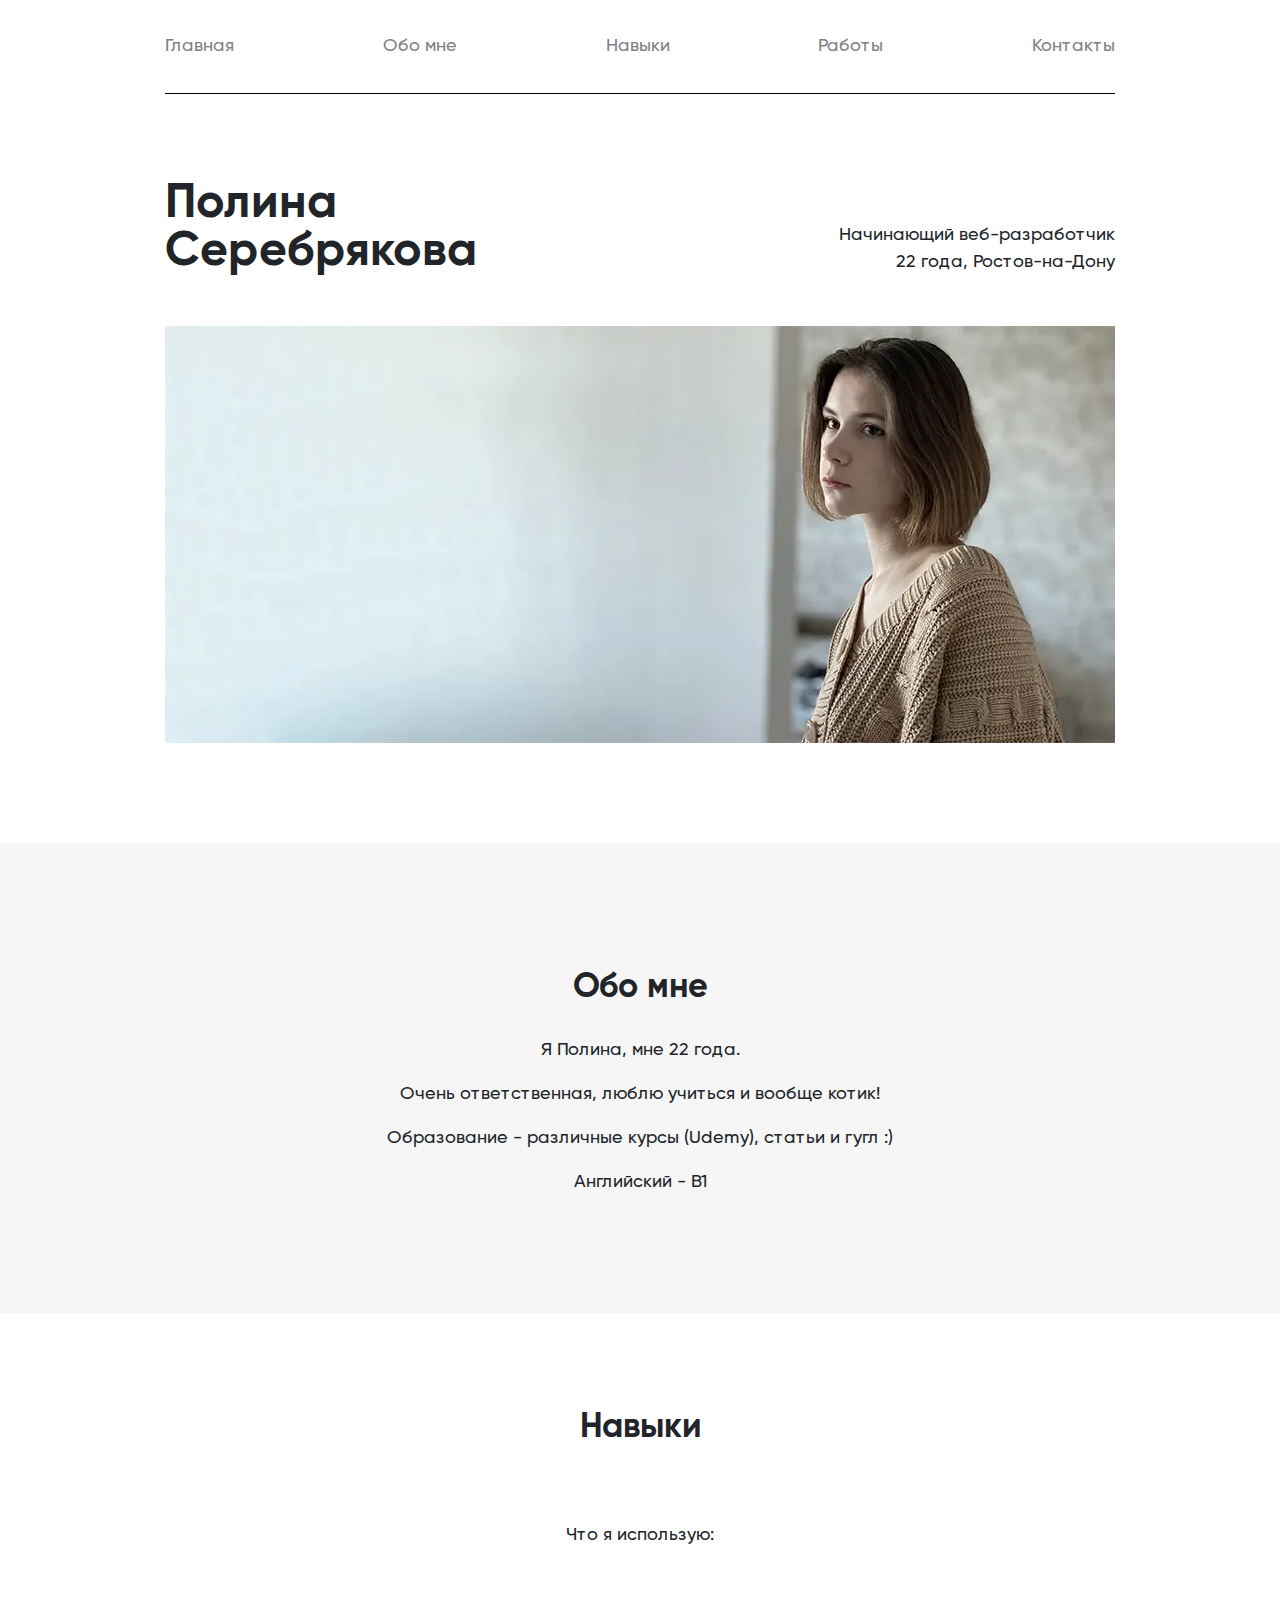
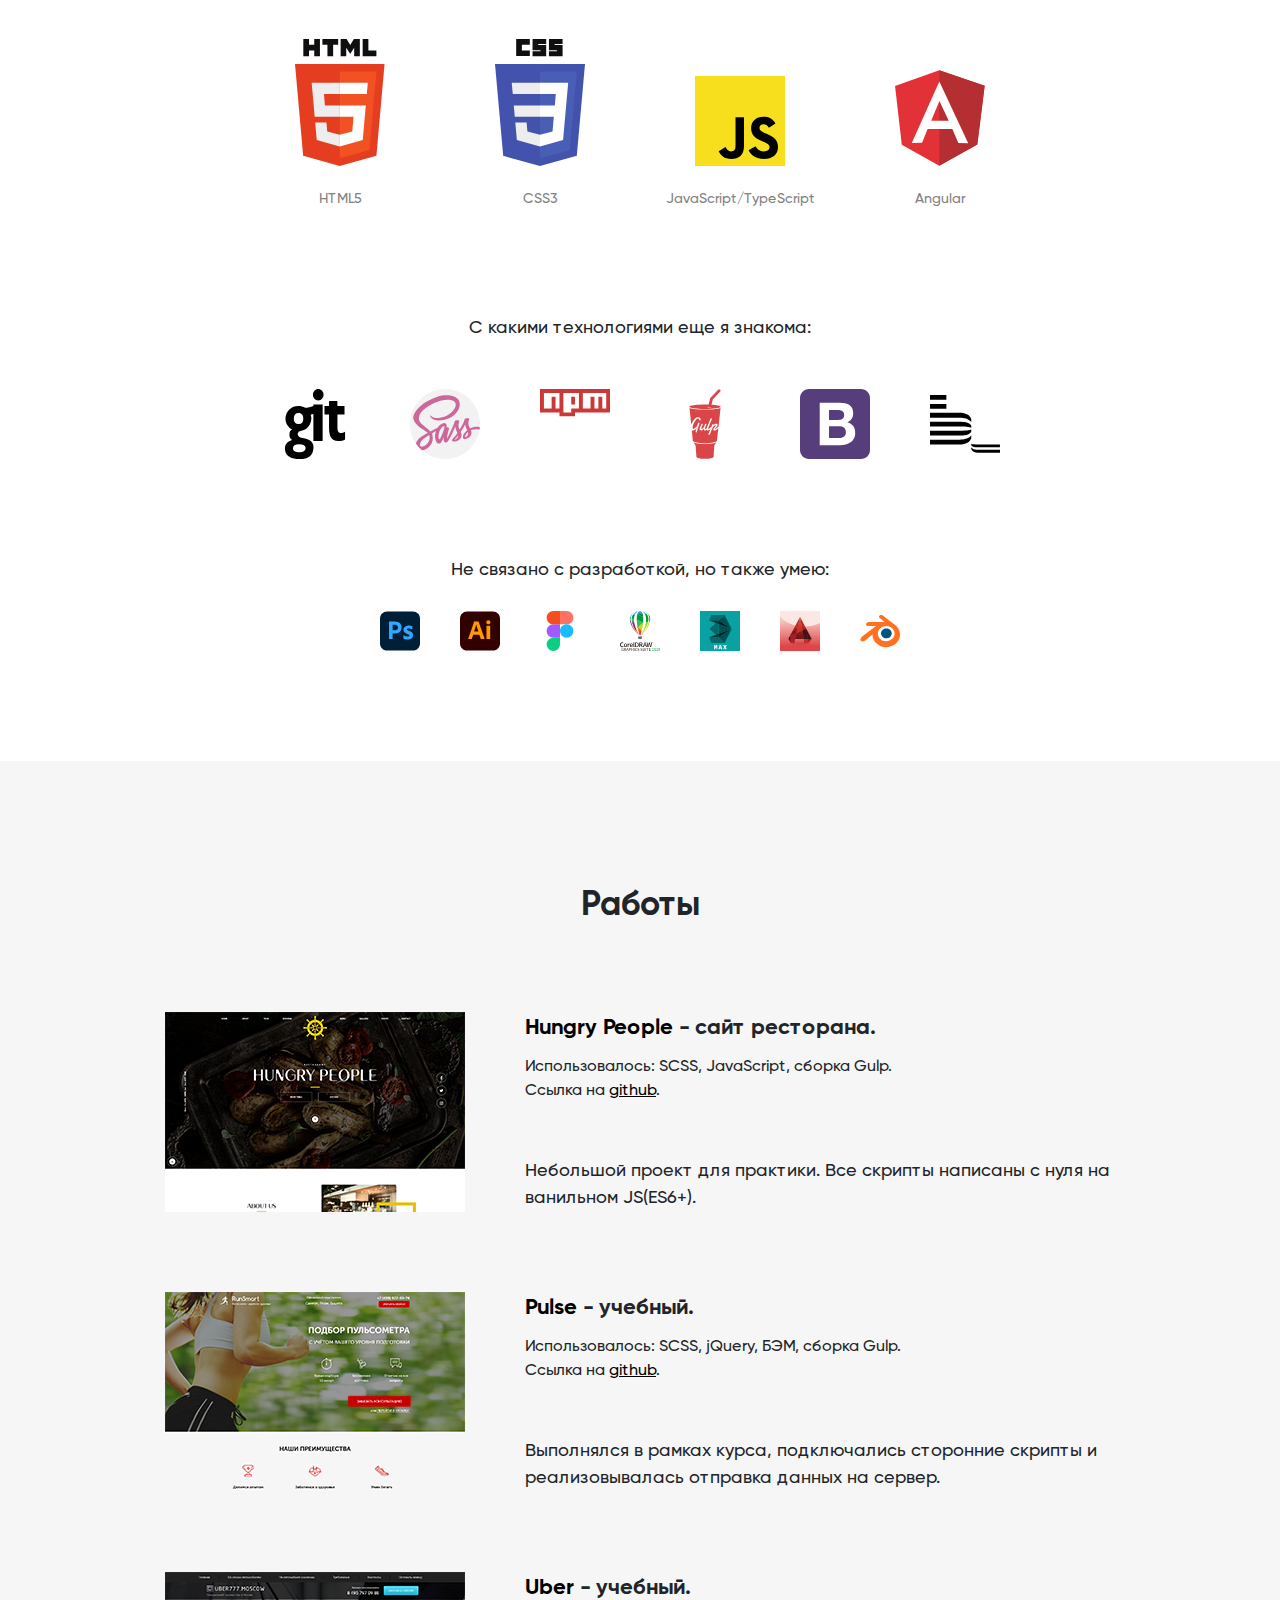
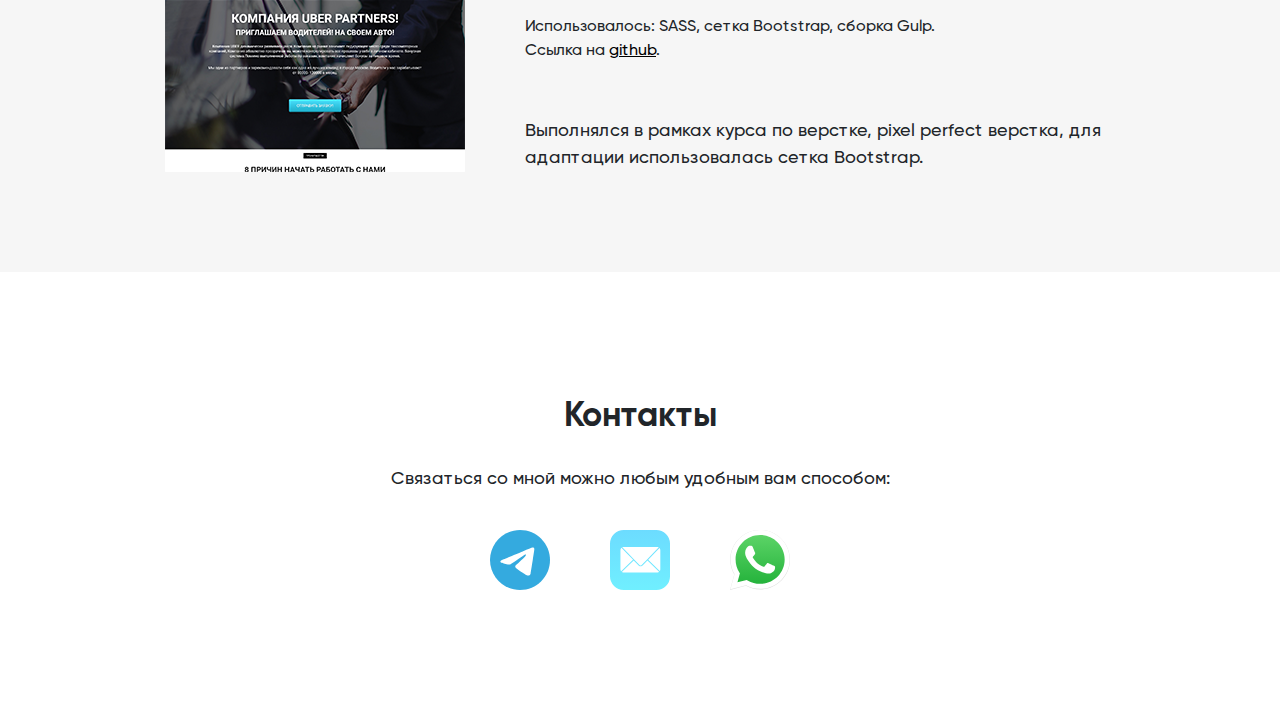
==== index.html @ 115f5889 "uploaded" ====
<!DOCTYPE html><html lang="ru"><head><meta charset="UTF-8"><meta http-equiv="X-UA-Compatible" content="IE=edge"><meta name="viewport" content="width=device-width,initial-scale=1"><title>Polina Serebryakova</title><meta name="title" content="Полина Серебрякова"><meta name="description" content="Небольшое портолио начинающего веб-разработчика"><!-- favcon --><link rel="apple-touch-icon" sizes="57x57" href="icons/favicon/apple-icon-57x57.png"><link rel="apple-touch-icon" sizes="60x60" href="icons/favicon/apple-icon-60x60.png"><link rel="apple-touch-icon" sizes="72x72" href="icons/favicon/apple-icon-72x72.png"><link rel="apple-touch-icon" sizes="76x76" href="icons/favicon/apple-icon-76x76.png"><link rel="apple-touch-icon" sizes="114x114" href="icons/favicon/apple-icon-114x114.png"><link rel="apple-touch-icon" sizes="120x120" href="icons/favicon/apple-icon-120x120.png"><link rel="apple-touch-icon" sizes="144x144" href="icons/favicon/apple-icon-144x144.png"><link rel="apple-touch-icon" sizes="152x152" href="icons/favicon/apple-icon-152x152.png"><link rel="apple-touch-icon" sizes="180x180" href="icons/favicon/apple-icon-180x180.png"><link rel="icon" type="image/png" sizes="192x192" href="icons/favicon/android-icon-192x192.png"><link rel="icon" type="image/png" sizes="32x32" href="icons/favicon/favicon-32x32.png"><link rel="icon" type="image/png" sizes="96x96" href="icons/favicon/favicon-96x96.png"><link rel="icon" type="image/png" sizes="16x16" href="icons/favicon/favicon-16x16.png"><link rel="icon" type="image/png" href="icons/favicon/favicon-16x16.png"><link rel="manifest" href="icons/favicon/manifest.json"><meta name="msapplication-TileColor" content="#ffffff"><meta name="msapplication-TileImage" content="icons/favicon/ms-icon-144x144.png"><meta name="theme-color" content="#ffffff"><link rel="stylesheet" href="css/style.min.css"></head><body><header class="header" id="menu"><div class="container"><nav><ul><li><a href="#main">Главная</a></li><li><a href="#about-me">Обо мне</a></li><li><a href="#skills">Навыки</a></li><li><a href="#portfolio">Работы</a></li><li><a href="#contacts">Контакты</a></li></ul></nav></div></header><section class="main" id="main"><div class="container"><div class="main__content"><h1 class="main__name" lng="main_name">Полина<br>Серебрякова</h1><div class="main__descr" lng="main_descr">Начинающий веб-разработчик<br>22 года, Ростов-на-Дону</div></div><picture><source srcset="img/webp/main.webp" type="image/webp"><img src="img/main.jpg" alt="main photo"></picture></div></section><section class="about-me" id="about-me"><div class="container"><h2 class="title">Обо мне</h2><p class="descr">Я Полина, мне 22 года.<br><br>Очень ответственная, люблю учиться и вообще котик!<br><br>Образование - различные курсы (Udemy), статьи и гугл :)<br><br>Английский - B1</p></div></section><section class="skills" id="skills"><div class="container"><h2 class="title">Навыки</h2><div class="skills__main"><div class="descr descr_mt70">Что я использую:</div><div class="skills__wrapper"><div class="skills__item"><div class="skills__img-wrapper"><img src="icons/html5.svg" alt="html5"></div><h3 class="skills__name">HTML5</h3></div><div class="skills__item"><div class="skills__img-wrapper"><img src="icons/css3.svg" alt="css3"></div><h3 class="skills__name">CSS3</h3></div><div class="skills__item"><div class="skills__img-wrapper"><img src="icons/js.svg" alt="js"></div><h3 class="skills__name">JavaScript/TypeScript</h3></div><div class="skills__item"><div class="skills__img-wrapper"><img src="icons/angular.svg" alt="angular"></div><h3 class="skills__name">Angular</h3></div></div></div><div class="skills__other"><div class="descr descr_mt100">С какими технологиями еще я знакома:</div><div class="skills__other-wrapper"><img src="icons/git.svg" alt="git" title="Git"> <img src="icons/sass.svg" alt="sass" title="SASS/SCSS"> <img src="icons/npm.svg" alt="npm" title="npm"> <img src="icons/gulp.svg" alt="gulp" title="Gulp"> <img src="icons/bootstrap.svg" alt="bootstrap" title="Bootstrap"> <img src="icons/bem.svg" alt="bem" title="BEM methodology"></div></div><div class="skills__offtop"><div class="descr descr_mt100">Не связано с разработкой, но также умею:</div><div class="skills__offtop-wrapper"><img src="icons/offtop/ps.svg" alt="Adobe Photoshop" title="Adobe Photoshop"> <img src="icons/offtop/al.svg" alt="Adobe Illustrator" title="Adobe Illustrator"> <img src="icons/offtop/figma.svg" alt="figma" title="figma"> <img src="icons/offtop/corel.svg" alt="CorelDraw" title="CorelDraw"> <img src="icons/offtop/3dsmax.svg" alt="3DSMax" title="3DSMax"> <img src="icons/offtop/autocad.svg" alt="AutoCAD" title="AutoCAD"> <img src="icons/offtop/blender.svg" alt="blender" title="blender"></div></div></div></section><section class="portfolio" id="portfolio"><h2 class="title">Работы</h2><div class="container"><div class="portfolio__item"><div class="portfolio__pic"><a href="portfolio/hungryPeople" target="_blank"><img src="img/hungry-people-300.png" alt="hungry people"></a></div><div class="portfolio__text"><div class="portfolio__name"><a href="portfolio/hungryPeople" target="_blank">Hungry People</a> - сайт ресторана.</div><div class="portfolio__tehnologes">Использовалось: SCSS, JavaScript, сборка Gulp.</div><div class="portfolio__github">Ссылка на <a href="https://github.com/drimeya/Hungry-People" target="_blank">github</a>.</div><div class="portfolio__descr">Небольшой проект для практики. Все скрипты написаны с нуля на ванильном JS(ES6+).</div></div></div><div class="portfolio__item"><div class="portfolio__pic"><a href="portfolio/pulse" target="_blank"><img src="img/pulse-300.png" alt="pulse"></a></div><div class="portfolio__text"><div class="portfolio__name"><a href="portfolio/pulse" target="_blank">Pulse</a> - учебный.</div><div class="portfolio__tehnologes">Использовалось: SCSS, jQuery, БЭМ, сборка Gulp.</div><div class="portfolio__github">Ссылка на <a href="https://github.com/drimeya/Pulse" target="_blank">github</a>.</div><div class="portfolio__descr">Выполнялся в рамках курса, подключались сторонние скрипты и реализовывалась отправка данных на сервер.</div></div></div><div class="portfolio__item"><div class="portfolio__pic"><a href="portfolio/uber" target="_blank"><img src="img/uber-300.png" alt="uber"></a></div><div class="portfolio__text"><div class="portfolio__name"><a href="portfolio/uber" target="_blank">Uber</a> - учебный.</div><div class="portfolio__tehnologes">Использовалось: SASS, сетка Bootstrap, сборка Gulp.</div><div class="portfolio__github">Ссылка на <a href="https://github.com/drimeya/Uber" target="_blank">github</a>.</div><div class="portfolio__descr">Выполнялся в рамках курса по верстке, pixel perfect верстка, для адаптации использовалась сетка Bootstrap.</div></div></div></div></section><section class="contacts" id="contacts"><div class="container"><h2 class="title">Контакты</h2><div class="descr">Связаться со мной можно любым удобным вам способом:</div><div class="contacts__wrapper"><a href="https://t.me/dgpolly"><img src="icons/contacts/telegram.svg" alt="telegram"></a><a href="mailto:paulinnn@yandex.ru"><img src="icons/contacts/mail.svg" alt="mail"></a><a href="https://wa.me/+79525694651"><img src="icons/contacts/whatsapp.svg" alt="whatsapp"></a></div></div></section><script src="https://code.jquery.com/jquery-3.6.0.min.js"></script><script src="js/sctipt.js"></script></body></html>
---- css/style.min.css ----
/*!
 * Bootstrap Reboot v4.3.1 (https://getbootstrap.com/)
 * Copyright 2011-2019 The Bootstrap Authors
 * Copyright 2011-2019 Twitter, Inc.
 * Licensed under MIT (https://github.com/twbs/bootstrap/blob/master/LICENSE)
 * Forked from Normalize.css, licensed MIT (https://github.com/necolas/normalize.css/blob/master/LICENSE.md)
 */*,::after,::before{box-sizing:border-box}html{font-family:sans-serif;line-height:1.15;-webkit-text-size-adjust:100%;-webkit-tap-highlight-color:transparent}article,aside,figcaption,figure,footer,header,hgroup,main,nav,section{display:block}body{margin:0;font-family:-apple-system,BlinkMacSystemFont,"Segoe UI",Roboto,"Helvetica Neue",Arial,"Noto Sans",sans-serif,"Apple Color Emoji","Segoe UI Emoji","Segoe UI Symbol","Noto Color Emoji";font-size:1rem;font-weight:400;line-height:1.5;color:#212529;text-align:left;background-color:#fff}[tabindex="-1"]:focus{outline:0!important}hr{box-sizing:content-box;height:0;overflow:visible}h1,h2,h3,h4,h5,h6{margin-top:0;margin-bottom:.5rem}p{margin-top:0;margin-bottom:1rem}abbr[data-original-title],abbr[title]{text-decoration:underline;-webkit-text-decoration:underline dotted;text-decoration:underline dotted;cursor:help;border-bottom:0;-webkit-text-decoration-skip-ink:none;text-decoration-skip-ink:none}address{margin-bottom:1rem;font-style:normal;line-height:inherit}dl,ol,ul{margin-top:0;margin-bottom:1rem}ol ol,ol ul,ul ol,ul ul{margin-bottom:0}dt{font-weight:700}dd{margin-bottom:.5rem;margin-left:0}blockquote{margin:0 0 1rem}b,strong{font-weight:bolder}small{font-size:80%}sub,sup{position:relative;font-size:75%;line-height:0;vertical-align:baseline}sub{bottom:-.25em}sup{top:-.5em}a{color:#007bff;text-decoration:none;background-color:transparent}a:hover{color:#0056b3;text-decoration:underline}a:not([href]):not([tabindex]){color:inherit;text-decoration:none}a:not([href]):not([tabindex]):focus,a:not([href]):not([tabindex]):hover{color:inherit;text-decoration:none}a:not([href]):not([tabindex]):focus{outline:0}code,kbd,pre,samp{font-family:SFMono-Regular,Menlo,Monaco,Consolas,"Liberation Mono","Courier New",monospace;font-size:1em}pre{margin-top:0;margin-bottom:1rem;overflow:auto}figure{margin:0 0 1rem}img{vertical-align:middle;border-style:none}svg{overflow:hidden;vertical-align:middle}table{border-collapse:collapse}caption{padding-top:.75rem;padding-bottom:.75rem;color:#6c757d;text-align:left;caption-side:bottom}th{text-align:inherit}label{display:inline-block;margin-bottom:.5rem}button{border-radius:0}button:focus{outline:1px dotted;outline:5px auto -webkit-focus-ring-color}button,input,optgroup,select,textarea{margin:0;font-family:inherit;font-size:inherit;line-height:inherit}button,input{overflow:visible}button,select{text-transform:none}select{word-wrap:normal}[type=button],[type=reset],[type=submit],button{-webkit-appearance:button}[type=button]:not(:disabled),[type=reset]:not(:disabled),[type=submit]:not(:disabled),button:not(:disabled){cursor:pointer}[type=button]::-moz-focus-inner,[type=reset]::-moz-focus-inner,[type=submit]::-moz-focus-inner,button::-moz-focus-inner{padding:0;border-style:none}input[type=checkbox],input[type=radio]{box-sizing:border-box;padding:0}input[type=date],input[type=datetime-local],input[type=month],input[type=time]{-webkit-appearance:listbox}textarea{overflow:auto;resize:vertical}fieldset{min-width:0;padding:0;margin:0;border:0}legend{display:block;width:100%;max-width:100%;padding:0;margin-bottom:.5rem;font-size:1.5rem;line-height:inherit;color:inherit;white-space:normal}progress{vertical-align:baseline}[type=number]::-webkit-inner-spin-button,[type=number]::-webkit-outer-spin-button{height:auto}[type=search]{outline-offset:-2px;-webkit-appearance:none}[type=search]::-webkit-search-decoration{-webkit-appearance:none}::-webkit-file-upload-button{font:inherit;-webkit-appearance:button}output{display:inline-block}summary{display:list-item;cursor:pointer}template{display:none}[hidden]{display:none!important}@font-face{font-family:Gilroy;src:url(../fonts/Gilroy-Medium.woff2) format("woff2"),url(../fonts/Gilroy-Medium.woff) format("woff"),url(../fonts/Gilroy-Medium.ttf) format("truetype");font-weight:500;font-style:normal}@font-face{font-family:Gilroy;src:url(../fonts/Gilroy-Bold.woff2) format("woff2"),url(../fonts/Gilroy-Bold.woff) format("woff"),url(../fonts/Gilroy-Bold.ttf) format("truetype");font-weight:700;font-style:normal}:root{--grey:#828282}*{margin:0;padding:0;font-family:Gilroy,sans-serif;font-size:18px;font-weight:500}body{position:relative}.container{position:relative;width:950px;margin:0 auto}.header{width:100%;position:fixed;z-index:100;background-color:#fff}.header ul{display:flex;justify-content:space-between;margin-bottom:0;list-style-type:none;border-bottom:1px solid #000;padding:33px 0}.header ul a{color:var(--grey);transition:.1s all}.header ul a:hover{color:#000;text-decoration:none}.header ul a.active{color:#000}.header.scrolled{background-color:#f6f6f6}.main{padding:180px 0 100px 0}.main__content{display:flex;justify-content:space-between;margin-bottom:50px;cursor:pointer}.main__name{font-size:48px;line-height:48px;font-weight:700;margin-bottom:0}.main__descr{align-self:flex-end;text-align:end}.about-me{margin:0 auto;padding:120px 0;background-color:#f6f6f6}.title{font-size:34px;font-weight:700;text-align:center}.descr{margin:0 auto;line-height:22px;text-align:center;margin-bottom:0;margin-top:25px}.descr_mt70{margin-top:70px}.descr_mt100{margin-top:100px}.skills{padding:90px 0 110px 0}.skills__wrapper{display:flex;flex-wrap:wrap;margin-top:90px;justify-content:center}.skills__item{width:160px;margin:0 20px}.skills__name{font-size:14px;line-height:17px;text-align:center;color:var(--grey);margin-top:25px}.skills__img-wrapper{height:130px;display:flex;justify-content:center;align-items:flex-end}.skills__img-wrapper img{width:90px}.skills__other-wrapper{margin-top:50px;display:flex;justify-content:center;flex-wrap:wrap}.skills__other-wrapper img{height:70px;width:70px;margin:0 30px}.skills__offtop-wrapper{margin-top:30px;display:flex;justify-content:center;flex-wrap:wrap}.skills__offtop-wrapper img{height:40px;width:40px;margin:0 20px}.portfolio{padding:120px 0 100px 0;background-color:#f6f6f6}.portfolio__item{margin-top:80px;height:200px;display:flex}.portfolio__pic{width:300px;margin-right:60px}.portfolio__text{display:flex;flex-direction:column}.portfolio__name{font-weight:900;font-size:22px}.portfolio__name a{position:relative;font-size:22px;font-weight:900;color:#000;text-decoration:none}.portfolio__name a::after{content:"";display:block;height:2px;width:0;background-color:#000;position:absolute;bottom:-2px;left:50%;transition:all .5s}.portfolio__name a:hover::after{width:100%;left:0;transition:all .5s}.portfolio__tehnologes{font-size:16px;margin-top:10px}.portfolio__github{font-size:16px}.portfolio__github a{color:#000;font-size:16px;text-decoration:underline}.portfolio__descr{margin-top:auto}.contacts{padding:120px 0}.contacts__button{display:block;margin:30px auto 0 auto;height:42px;width:180px;background-color:#000;border-radius:21px;border:none;color:#fff;transition:.3s all}.contacts__button:hover{background-color:var(--grey)}.contacts__text{margin-top:45px;font-size:14px;line-height:17px;font-weight:500;text-align:center;color:var(--grey)}.contacts__wrapper{margin-top:40px;text-align:center}.contacts__wrapper img{margin:0 30px;width:60px;height:auto}.overlay{position:fixed;z-index:2000;width:100vw;height:100vh;background-color:rgba(0,0,0,.5)}.popup{position:absolute;top:50%;left:50%;transform:translate(-50%,-50%);width:500px;padding:50px;background-color:#fff}.popup svg{position:absolute;top:15px;right:15px;width:25px;height:25px;transition:.2s all;cursor:pointer}.popup svg:hover{fill:var(--grey)}.popup__form{width:360px;margin:auto}.popup input,.popup textarea{height:50px;width:100%;margin-bottom:20px;padding:0 10px;border-radius:5px;border:2px solid var(--grey)}.popup textarea{height:200px;margin-bottom:0;resize:none}.overlay.hidden{display:none}
/*# sourceMappingURL=style.min.css.map */
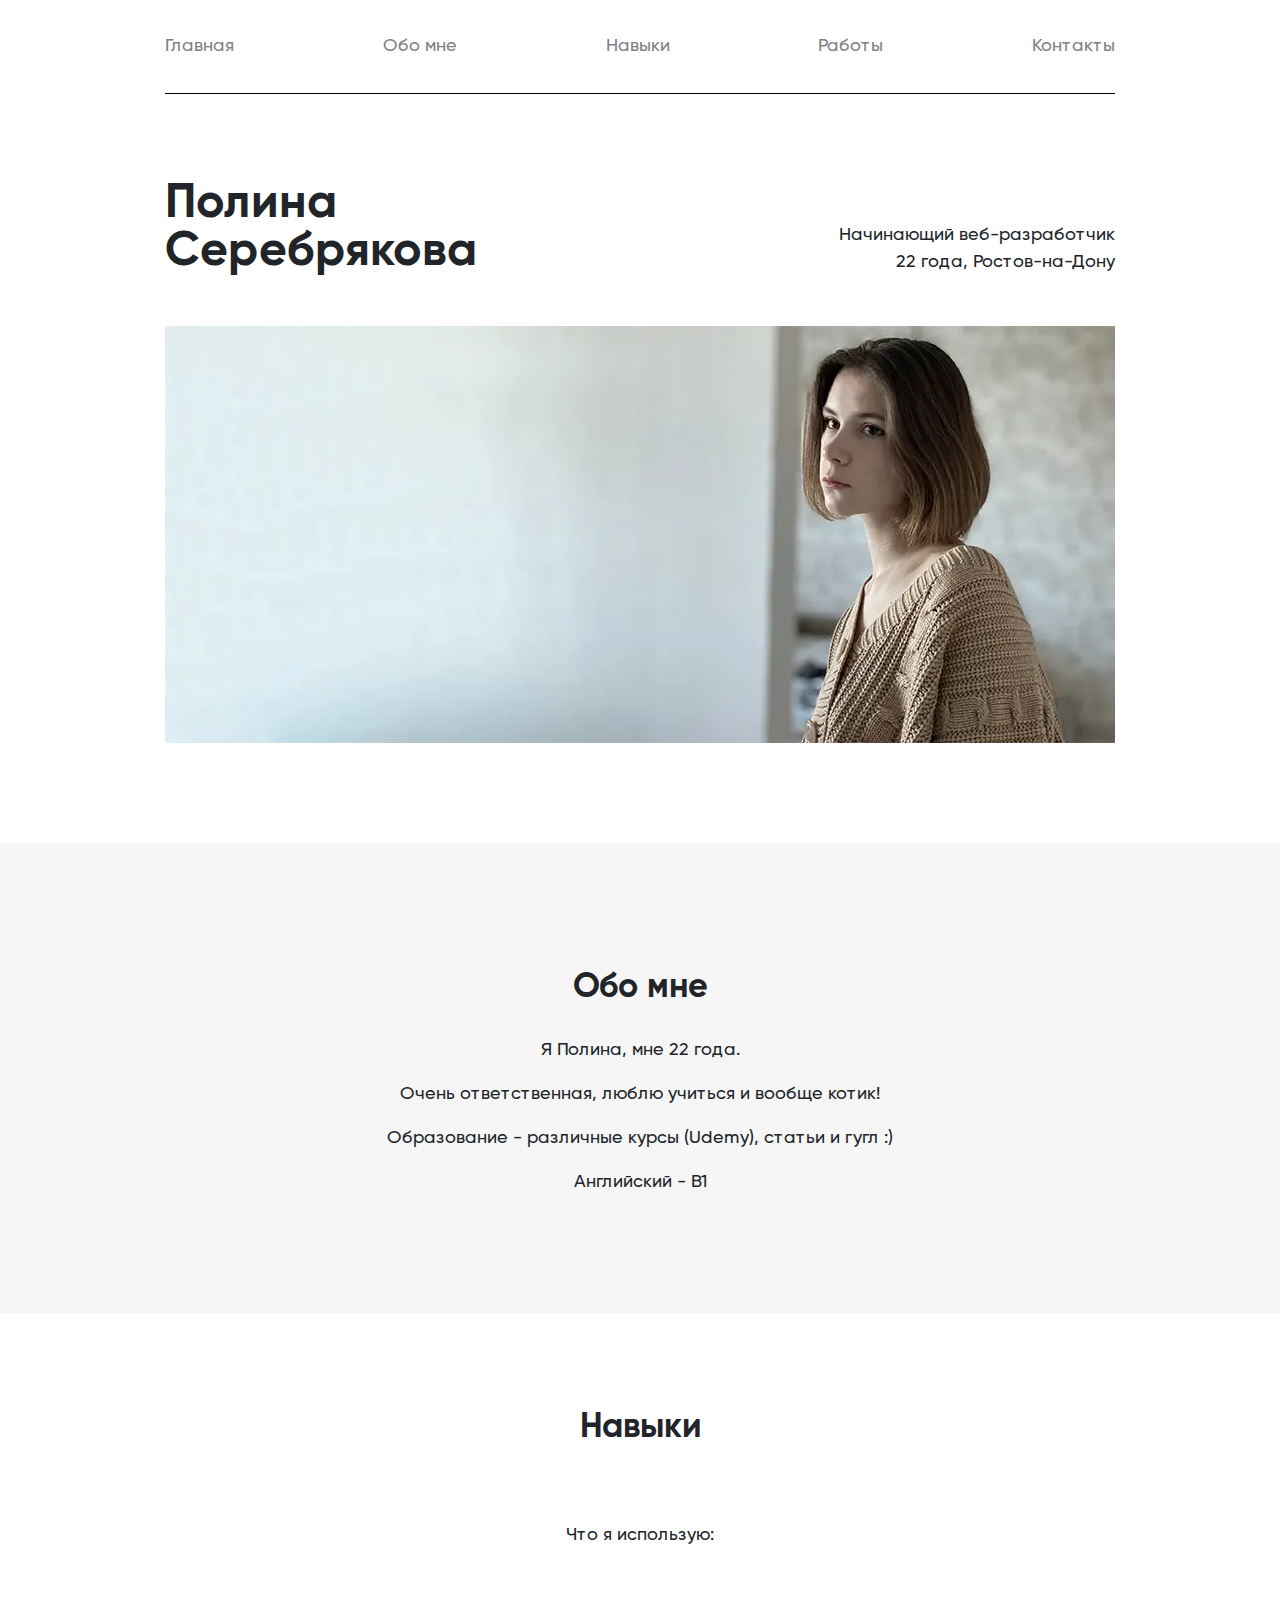
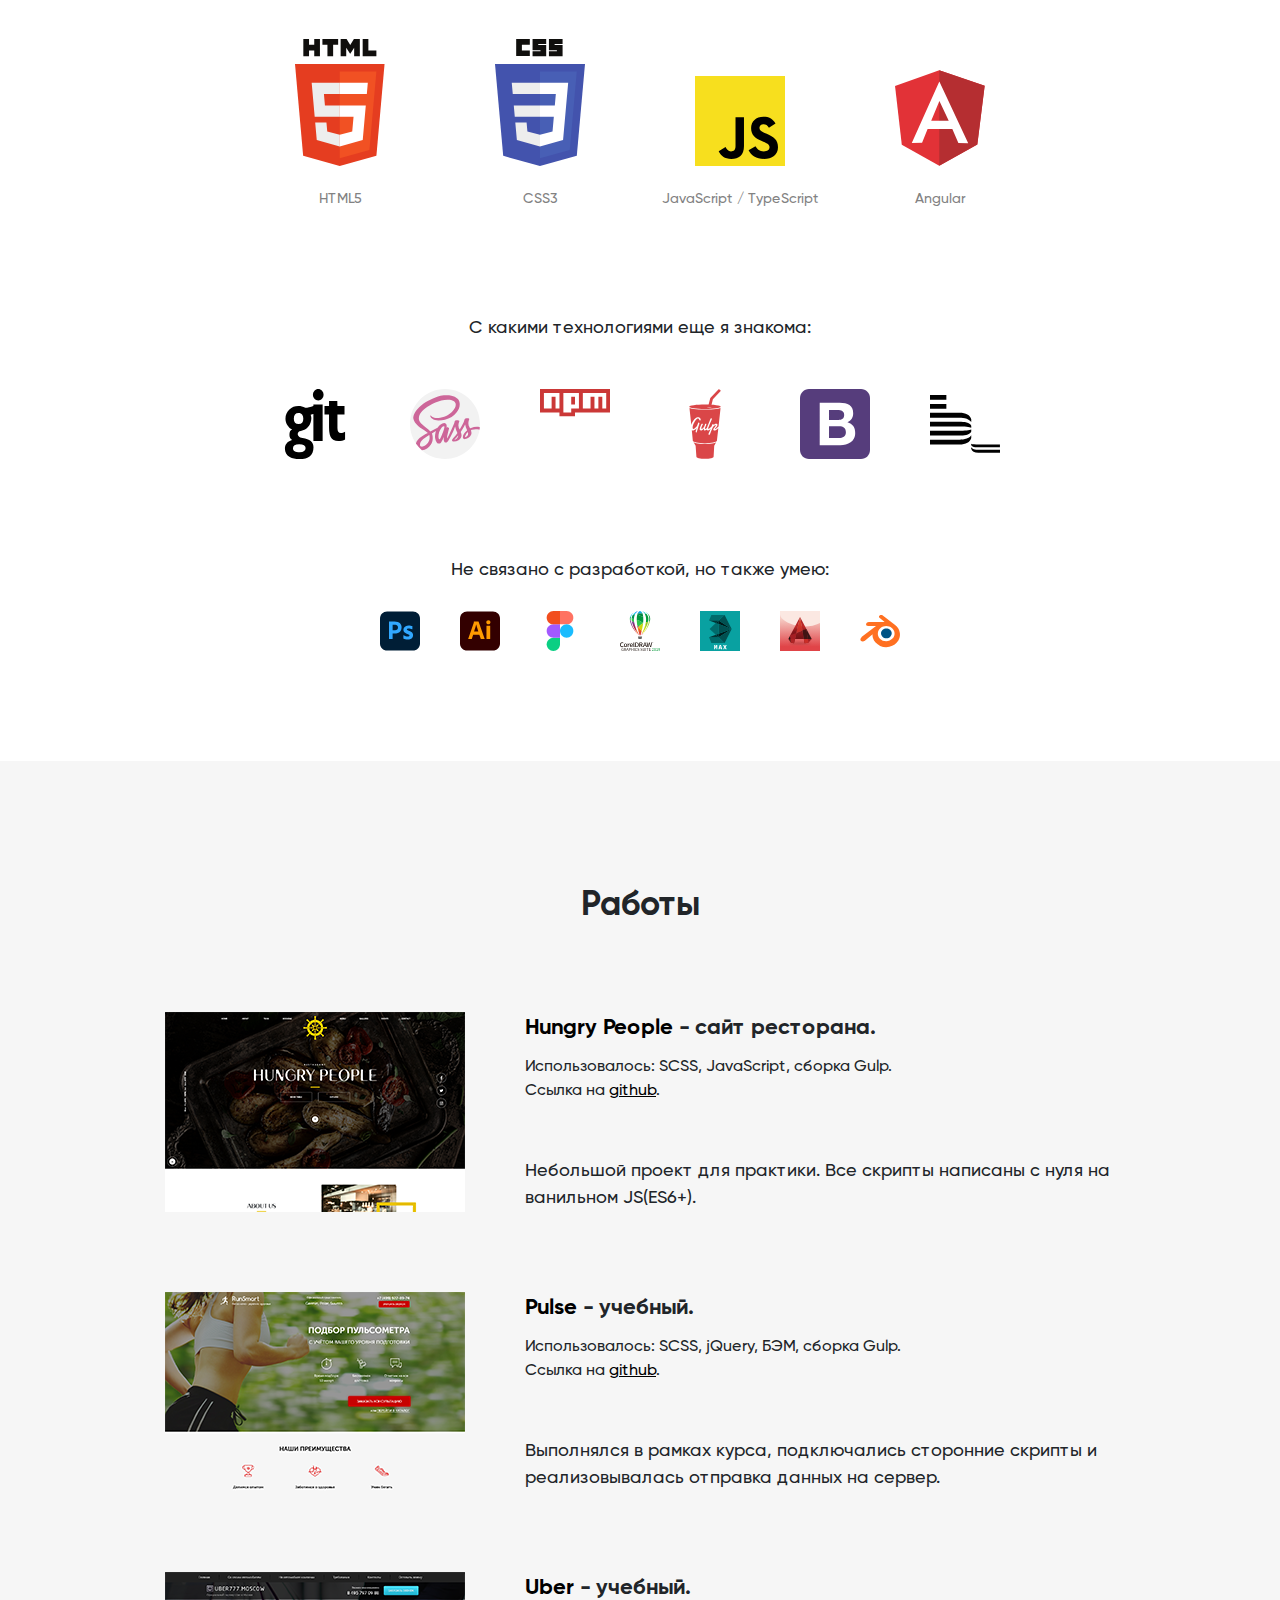
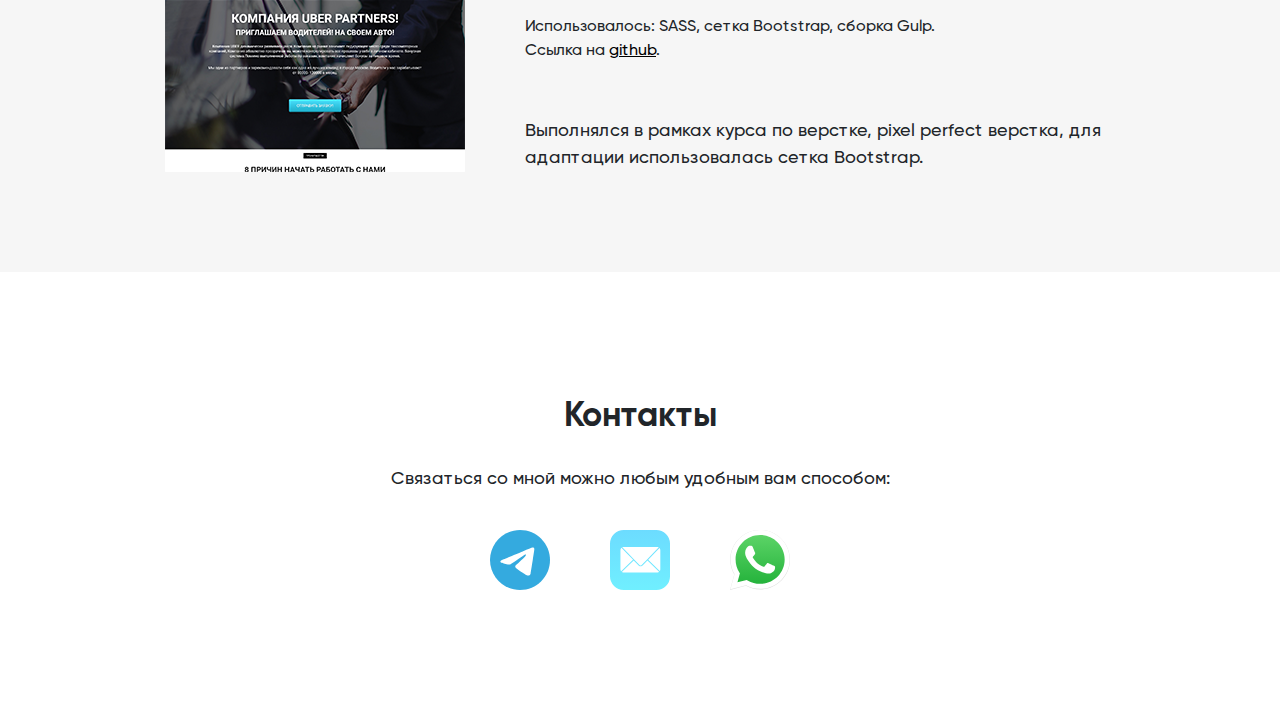
==== commit 4839e627: "update" ====
--- a/index.html
+++ b/index.html
@@ -1 +1 @@
-<!DOCTYPE html><html lang="ru"><head><meta charset="UTF-8"><meta http-equiv="X-UA-Compatible" content="IE=edge"><meta name="viewport" content="width=device-width,initial-scale=1"><title>Polina Serebryakova</title><meta name="title" content="Полина Серебрякова"><meta name="description" content="Небольшое портолио начинающего веб-разработчика"><!-- favcon --><link rel="apple-touch-icon" sizes="57x57" href="icons/favicon/apple-icon-57x57.png"><link rel="apple-touch-icon" sizes="60x60" href="icons/favicon/apple-icon-60x60.png"><link rel="apple-touch-icon" sizes="72x72" href="icons/favicon/apple-icon-72x72.png"><link rel="apple-touch-icon" sizes="76x76" href="icons/favicon/apple-icon-76x76.png"><link rel="apple-touch-icon" sizes="114x114" href="icons/favicon/apple-icon-114x114.png"><link rel="apple-touch-icon" sizes="120x120" href="icons/favicon/apple-icon-120x120.png"><link rel="apple-touch-icon" sizes="144x144" href="icons/favicon/apple-icon-144x144.png"><link rel="apple-touch-icon" sizes="152x152" href="icons/favicon/apple-icon-152x152.png"><link rel="apple-touch-icon" sizes="180x180" href="icons/favicon/apple-icon-180x180.png"><link rel="icon" type="image/png" sizes="192x192" href="icons/favicon/android-icon-192x192.png"><link rel="icon" type="image/png" sizes="32x32" href="icons/favicon/favicon-32x32.png"><link rel="icon" type="image/png" sizes="96x96" href="icons/favicon/favicon-96x96.png"><link rel="icon" type="image/png" sizes="16x16" href="icons/favicon/favicon-16x16.png"><link rel="icon" type="image/png" href="icons/favicon/favicon-16x16.png"><link rel="manifest" href="icons/favicon/manifest.json"><meta name="msapplication-TileColor" content="#ffffff"><meta name="msapplication-TileImage" content="icons/favicon/ms-icon-144x144.png"><meta name="theme-color" content="#ffffff"><link rel="stylesheet" href="css/style.min.css"></head><body><header class="header" id="menu"><div class="container"><nav><ul><li><a href="#main">Главная</a></li><li><a href="#about-me">Обо мне</a></li><li><a href="#skills">Навыки</a></li><li><a href="#portfolio">Работы</a></li><li><a href="#contacts">Контакты</a></li></ul></nav></div></header><section class="main" id="main"><div class="container"><div class="main__content"><h1 class="main__name" lng="main_name">Полина<br>Серебрякова</h1><div class="main__descr" lng="main_descr">Начинающий веб-разработчик<br>22 года, Ростов-на-Дону</div></div><picture><source srcset="img/webp/main.webp" type="image/webp"><img src="img/main.jpg" alt="main photo"></picture></div></section><section class="about-me" id="about-me"><div class="container"><h2 class="title">Обо мне</h2><p class="descr">Я Полина, мне 22 года.<br><br>Очень ответственная, люблю учиться и вообще котик!<br><br>Образование - различные курсы (Udemy), статьи и гугл :)<br><br>Английский - B1</p></div></section><section class="skills" id="skills"><div class="container"><h2 class="title">Навыки</h2><div class="skills__main"><div class="descr descr_mt70">Что я использую:</div><div class="skills__wrapper"><div class="skills__item"><div class="skills__img-wrapper"><img src="icons/html5.svg" alt="html5"></div><h3 class="skills__name">HTML5</h3></div><div class="skills__item"><div class="skills__img-wrapper"><img src="icons/css3.svg" alt="css3"></div><h3 class="skills__name">CSS3</h3></div><div class="skills__item"><div class="skills__img-wrapper"><img src="icons/js.svg" alt="js"></div><h3 class="skills__name">JavaScript/TypeScript</h3></div><div class="skills__item"><div class="skills__img-wrapper"><img src="icons/angular.svg" alt="angular"></div><h3 class="skills__name">Angular</h3></div></div></div><div class="skills__other"><div class="descr descr_mt100">С какими технологиями еще я знакома:</div><div class="skills__other-wrapper"><img src="icons/git.svg" alt="git" title="Git"> <img src="icons/sass.svg" alt="sass" title="SASS/SCSS"> <img src="icons/npm.svg" alt="npm" title="npm"> <img src="icons/gulp.svg" alt="gulp" title="Gulp"> <img src="icons/bootstrap.svg" alt="bootstrap" title="Bootstrap"> <img src="icons/bem.svg" alt="bem" title="BEM methodology"></div></div><div class="skills__offtop"><div class="descr descr_mt100">Не связано с разработкой, но также умею:</div><div class="skills__offtop-wrapper"><img src="icons/offtop/ps.svg" alt="Adobe Photoshop" title="Adobe Photoshop"> <img src="icons/offtop/al.svg" alt="Adobe Illustrator" title="Adobe Illustrator"> <img src="icons/offtop/figma.svg" alt="figma" title="figma"> <img src="icons/offtop/corel.svg" alt="CorelDraw" title="CorelDraw"> <img src="icons/offtop/3dsmax.svg" alt="3DSMax" title="3DSMax"> <img src="icons/offtop/autocad.svg" alt="AutoCAD" title="AutoCAD"> <img src="icons/offtop/blender.svg" alt="blender" title="blender"></div></div></div></section><section class="portfolio" id="portfolio"><h2 class="title">Работы</h2><div class="container"><div class="portfolio__item"><div class="portfolio__pic"><a href="portfolio/hungryPeople" target="_blank"><img src="img/hungry-people-300.png" alt="hungry people"></a></div><div class="portfolio__text"><div class="portfolio__name"><a href="portfolio/hungryPeople" target="_blank">Hungry People</a> - сайт ресторана.</div><div class="portfolio__tehnologes">Использовалось: SCSS, JavaScript, сборка Gulp.</div><div class="portfolio__github">Ссылка на <a href="https://github.com/drimeya/Hungry-People" target="_blank">github</a>.</div><div class="portfolio__descr">Небольшой проект для практики. Все скрипты написаны с нуля на ванильном JS(ES6+).</div></div></div><div class="portfolio__item"><div class="portfolio__pic"><a href="portfolio/pulse" target="_blank"><img src="img/pulse-300.png" alt="pulse"></a></div><div class="portfolio__text"><div class="portfolio__name"><a href="portfolio/pulse" target="_blank">Pulse</a> - учебный.</div><div class="portfolio__tehnologes">Использовалось: SCSS, jQuery, БЭМ, сборка Gulp.</div><div class="portfolio__github">Ссылка на <a href="https://github.com/drimeya/Pulse" target="_blank">github</a>.</div><div class="portfolio__descr">Выполнялся в рамках курса, подключались сторонние скрипты и реализовывалась отправка данных на сервер.</div></div></div><div class="portfolio__item"><div class="portfolio__pic"><a href="portfolio/uber" target="_blank"><img src="img/uber-300.png" alt="uber"></a></div><div class="portfolio__text"><div class="portfolio__name"><a href="portfolio/uber" target="_blank">Uber</a> - учебный.</div><div class="portfolio__tehnologes">Использовалось: SASS, сетка Bootstrap, сборка Gulp.</div><div class="portfolio__github">Ссылка на <a href="https://github.com/drimeya/Uber" target="_blank">github</a>.</div><div class="portfolio__descr">Выполнялся в рамках курса по верстке, pixel perfect верстка, для адаптации использовалась сетка Bootstrap.</div></div></div></div></section><section class="contacts" id="contacts"><div class="container"><h2 class="title">Контакты</h2><div class="descr">Связаться со мной можно любым удобным вам способом:</div><div class="contacts__wrapper"><a href="https://t.me/dgpolly"><img src="icons/contacts/telegram.svg" alt="telegram"></a><a href="mailto:paulinnn@yandex.ru"><img src="icons/contacts/mail.svg" alt="mail"></a><a href="https://wa.me/+79525694651"><img src="icons/contacts/whatsapp.svg" alt="whatsapp"></a></div></div></section><script src="https://code.jquery.com/jquery-3.6.0.min.js"></script><script src="js/sctipt.js"></script></body></html>+<!DOCTYPE html><html lang="ru"><head><meta charset="UTF-8"><meta http-equiv="X-UA-Compatible" content="IE=edge"><meta name="viewport" content="width=device-width,initial-scale=1"><title>Polina Serebryakova</title><meta name="title" content="Полина Серебрякова"><meta name="description" content="Небольшое портолио начинающего веб-разработчика"><!-- favcon --><link rel="apple-touch-icon" sizes="57x57" href="icons/favicon/apple-icon-57x57.png"><link rel="apple-touch-icon" sizes="60x60" href="icons/favicon/apple-icon-60x60.png"><link rel="apple-touch-icon" sizes="72x72" href="icons/favicon/apple-icon-72x72.png"><link rel="apple-touch-icon" sizes="76x76" href="icons/favicon/apple-icon-76x76.png"><link rel="apple-touch-icon" sizes="114x114" href="icons/favicon/apple-icon-114x114.png"><link rel="apple-touch-icon" sizes="120x120" href="icons/favicon/apple-icon-120x120.png"><link rel="apple-touch-icon" sizes="144x144" href="icons/favicon/apple-icon-144x144.png"><link rel="apple-touch-icon" sizes="152x152" href="icons/favicon/apple-icon-152x152.png"><link rel="apple-touch-icon" sizes="180x180" href="icons/favicon/apple-icon-180x180.png"><link rel="icon" type="image/png" sizes="192x192" href="icons/favicon/android-icon-192x192.png"><link rel="icon" type="image/png" sizes="32x32" href="icons/favicon/favicon-32x32.png"><link rel="icon" type="image/png" sizes="96x96" href="icons/favicon/favicon-96x96.png"><link rel="icon" type="image/png" sizes="16x16" href="icons/favicon/favicon-16x16.png"><link rel="icon" type="image/png" href="icons/favicon/favicon-16x16.png"><link rel="manifest" href="icons/favicon/manifest.json"><meta name="msapplication-TileColor" content="#ffffff"><meta name="msapplication-TileImage" content="icons/favicon/ms-icon-144x144.png"><meta name="theme-color" content="#ffffff"><link rel="stylesheet" href="css/style.min.css"></head><body><div class="hamburger"><span></span><span></span></div><header class="header" id="menu"><div class="container"><nav><ul><li><a href="#main">Главная</a></li><li><a href="#about-me">Обо мне</a></li><li><a href="#skills">Навыки</a></li><li><a href="#portfolio">Работы</a></li><li><a href="#contacts">Контакты</a></li></ul></nav></div></header><section class="main" id="main"><div class="container"><div class="main__content"><h1 class="main__name" lng="main_name">Полина<br>Серебрякова</h1><div class="main__descr" lng="main_descr">Начинающий веб-разработчик<br>22 года, Ростов-на-Дону</div></div><picture><source srcset="img/webp/main.webp" type="image/webp"><img src="img/main.jpg" alt="main photo"></picture></div></section><section class="about-me" id="about-me"><div class="container"><h2 class="title">Обо мне</h2><p class="descr">Я Полина, мне 22 года.<br><br>Очень ответственная, люблю учиться и вообще котик!<br><br>Образование - различные курсы (Udemy), статьи и гугл :)<br><br>Английский - B1</p></div></section><section class="skills" id="skills"><div class="container"><h2 class="title">Навыки</h2><div class="skills__main"><div class="descr descr_mt70">Что я использую:</div><div class="skills__wrapper"><div class="skills__item"><div class="skills__img-wrapper"><img src="icons/html5.svg" alt="html5"></div><h3 class="skills__name">HTML5</h3></div><div class="skills__item"><div class="skills__img-wrapper"><img src="icons/css3.svg" alt="css3"></div><h3 class="skills__name">CSS3</h3></div><div class="skills__item"><div class="skills__img-wrapper"><img src="icons/js.svg" alt="js"></div><h3 class="skills__name">JavaScript / TypeScript</h3></div><div class="skills__item"><div class="skills__img-wrapper"><img src="icons/angular.svg" alt="angular"></div><h3 class="skills__name">Angular</h3></div></div></div><div class="skills__other"><div class="descr descr_mt100">С какими технологиями еще я знакома:</div><div class="skills__other-wrapper"><img src="icons/git.svg" alt="git" title="Git"> <img src="icons/sass.svg" alt="sass" title="SASS/SCSS"> <img src="icons/npm.svg" alt="npm" title="npm"> <img src="icons/gulp.svg" alt="gulp" title="Gulp"> <img src="icons/bootstrap.svg" alt="bootstrap" title="Bootstrap"> <img src="icons/bem.svg" alt="bem" title="BEM methodology"></div></div><div class="skills__offtop"><div class="descr descr_mt100">Не связано с разработкой, но также умею:</div><div class="skills__offtop-wrapper"><img src="icons/offtop/ps.svg" alt="Adobe Photoshop" title="Adobe Photoshop"> <img src="icons/offtop/al.svg" alt="Adobe Illustrator" title="Adobe Illustrator"> <img src="icons/offtop/figma.svg" alt="figma" title="figma"> <img src="icons/offtop/corel.svg" alt="CorelDraw" title="CorelDraw"> <img src="icons/offtop/3dsmax.svg" alt="3DSMax" title="3DSMax"> <img src="icons/offtop/autocad.svg" alt="AutoCAD" title="AutoCAD"> <img src="icons/offtop/blender.svg" alt="blender" title="blender"></div></div></div></section><section class="portfolio" id="portfolio"><h2 class="title">Работы</h2><div class="container"><div class="portfolio__item"><div class="portfolio__pic"><a href="portfolio/hungryPeople" target="_blank"><img src="img/hungry-people-300.png" alt="hungry people"></a></div><div class="portfolio__text"><div class="portfolio__name"><a href="portfolio/hungryPeople" target="_blank">Hungry People</a> - сайт ресторана.</div><div class="portfolio__tehnologes">Использовалось: SCSS, JavaScript, сборка Gulp.</div><div class="portfolio__github">Ссылка на <a href="https://github.com/drimeya/Hungry-People" target="_blank">github</a>.</div><div class="portfolio__descr">Небольшой проект для практики. Все скрипты написаны с нуля на ванильном JS(ES6+).</div></div></div><div class="portfolio__item"><div class="portfolio__pic"><a href="portfolio/pulse" target="_blank"><img src="img/pulse-300.png" alt="pulse"></a></div><div class="portfolio__text"><div class="portfolio__name"><a href="portfolio/pulse" target="_blank">Pulse</a> - учебный.</div><div class="portfolio__tehnologes">Использовалось: SCSS, jQuery, БЭМ, сборка Gulp.</div><div class="portfolio__github">Ссылка на <a href="https://github.com/drimeya/Pulse" target="_blank">github</a>.</div><div class="portfolio__descr">Выполнялся в рамках курса, подключались сторонние скрипты и реализовывалась отправка данных на сервер.</div></div></div><div class="portfolio__item"><div class="portfolio__pic"><a href="portfolio/uber" target="_blank"><img src="img/uber-300.png" alt="uber"></a></div><div class="portfolio__text"><div class="portfolio__name"><a href="portfolio/uber" target="_blank">Uber</a> - учебный.</div><div class="portfolio__tehnologes">Использовалось: SASS, сетка Bootstrap, сборка Gulp.</div><div class="portfolio__github">Ссылка на <a href="https://github.com/drimeya/Uber" target="_blank">github</a>.</div><div class="portfolio__descr">Выполнялся в рамках курса по верстке, pixel perfect верстка, для адаптации использовалась сетка Bootstrap.</div></div></div></div></section><section class="contacts" id="contacts"><div class="container"><h2 class="title">Контакты</h2><div class="descr">Связаться со мной можно любым удобным вам способом:</div><div class="contacts__wrapper"><a href="https://t.me/dgpolly"><img src="icons/contacts/telegram.svg" alt="telegram"></a><a href="mailto:paulinnn@yandex.ru"><img src="icons/contacts/mail.svg" alt="mail"></a><a href="https://wa.me/+79525694651"><img src="icons/contacts/whatsapp.svg" alt="whatsapp"></a></div></div></section><script src="https://code.jquery.com/jquery-3.6.0.min.js"></script><script src="js/sctipt.js"></script></body></html>--- a/css/style.min.css
+++ b/css/style.min.css
@@ -4,5 +4,5 @@
  * Copyright 2011-2019 Twitter, Inc.
  * Licensed under MIT (https://github.com/twbs/bootstrap/blob/master/LICENSE)
  * Forked from Normalize.css, licensed MIT (https://github.com/necolas/normalize.css/blob/master/LICENSE.md)
- */*,::after,::before{box-sizing:border-box}html{font-family:sans-serif;line-height:1.15;-webkit-text-size-adjust:100%;-webkit-tap-highlight-color:transparent}article,aside,figcaption,figure,footer,header,hgroup,main,nav,section{display:block}body{margin:0;font-family:-apple-system,BlinkMacSystemFont,"Segoe UI",Roboto,"Helvetica Neue",Arial,"Noto Sans",sans-serif,"Apple Color Emoji","Segoe UI Emoji","Segoe UI Symbol","Noto Color Emoji";font-size:1rem;font-weight:400;line-height:1.5;color:#212529;text-align:left;background-color:#fff}[tabindex="-1"]:focus{outline:0!important}hr{box-sizing:content-box;height:0;overflow:visible}h1,h2,h3,h4,h5,h6{margin-top:0;margin-bottom:.5rem}p{margin-top:0;margin-bottom:1rem}abbr[data-original-title],abbr[title]{text-decoration:underline;-webkit-text-decoration:underline dotted;text-decoration:underline dotted;cursor:help;border-bottom:0;-webkit-text-decoration-skip-ink:none;text-decoration-skip-ink:none}address{margin-bottom:1rem;font-style:normal;line-height:inherit}dl,ol,ul{margin-top:0;margin-bottom:1rem}ol ol,ol ul,ul ol,ul ul{margin-bottom:0}dt{font-weight:700}dd{margin-bottom:.5rem;margin-left:0}blockquote{margin:0 0 1rem}b,strong{font-weight:bolder}small{font-size:80%}sub,sup{position:relative;font-size:75%;line-height:0;vertical-align:baseline}sub{bottom:-.25em}sup{top:-.5em}a{color:#007bff;text-decoration:none;background-color:transparent}a:hover{color:#0056b3;text-decoration:underline}a:not([href]):not([tabindex]){color:inherit;text-decoration:none}a:not([href]):not([tabindex]):focus,a:not([href]):not([tabindex]):hover{color:inherit;text-decoration:none}a:not([href]):not([tabindex]):focus{outline:0}code,kbd,pre,samp{font-family:SFMono-Regular,Menlo,Monaco,Consolas,"Liberation Mono","Courier New",monospace;font-size:1em}pre{margin-top:0;margin-bottom:1rem;overflow:auto}figure{margin:0 0 1rem}img{vertical-align:middle;border-style:none}svg{overflow:hidden;vertical-align:middle}table{border-collapse:collapse}caption{padding-top:.75rem;padding-bottom:.75rem;color:#6c757d;text-align:left;caption-side:bottom}th{text-align:inherit}label{display:inline-block;margin-bottom:.5rem}button{border-radius:0}button:focus{outline:1px dotted;outline:5px auto -webkit-focus-ring-color}button,input,optgroup,select,textarea{margin:0;font-family:inherit;font-size:inherit;line-height:inherit}button,input{overflow:visible}button,select{text-transform:none}select{word-wrap:normal}[type=button],[type=reset],[type=submit],button{-webkit-appearance:button}[type=button]:not(:disabled),[type=reset]:not(:disabled),[type=submit]:not(:disabled),button:not(:disabled){cursor:pointer}[type=button]::-moz-focus-inner,[type=reset]::-moz-focus-inner,[type=submit]::-moz-focus-inner,button::-moz-focus-inner{padding:0;border-style:none}input[type=checkbox],input[type=radio]{box-sizing:border-box;padding:0}input[type=date],input[type=datetime-local],input[type=month],input[type=time]{-webkit-appearance:listbox}textarea{overflow:auto;resize:vertical}fieldset{min-width:0;padding:0;margin:0;border:0}legend{display:block;width:100%;max-width:100%;padding:0;margin-bottom:.5rem;font-size:1.5rem;line-height:inherit;color:inherit;white-space:normal}progress{vertical-align:baseline}[type=number]::-webkit-inner-spin-button,[type=number]::-webkit-outer-spin-button{height:auto}[type=search]{outline-offset:-2px;-webkit-appearance:none}[type=search]::-webkit-search-decoration{-webkit-appearance:none}::-webkit-file-upload-button{font:inherit;-webkit-appearance:button}output{display:inline-block}summary{display:list-item;cursor:pointer}template{display:none}[hidden]{display:none!important}@font-face{font-family:Gilroy;src:url(../fonts/Gilroy-Medium.woff2) format("woff2"),url(../fonts/Gilroy-Medium.woff) format("woff"),url(../fonts/Gilroy-Medium.ttf) format("truetype");font-weight:500;font-style:normal}@font-face{font-family:Gilroy;src:url(../fonts/Gilroy-Bold.woff2) format("woff2"),url(../fonts/Gilroy-Bold.woff) format("woff"),url(../fonts/Gilroy-Bold.ttf) format("truetype");font-weight:700;font-style:normal}:root{--grey:#828282}*{margin:0;padding:0;font-family:Gilroy,sans-serif;font-size:18px;font-weight:500}body{position:relative}.container{position:relative;width:950px;margin:0 auto}.header{width:100%;position:fixed;z-index:100;background-color:#fff}.header ul{display:flex;justify-content:space-between;margin-bottom:0;list-style-type:none;border-bottom:1px solid #000;padding:33px 0}.header ul a{color:var(--grey);transition:.1s all}.header ul a:hover{color:#000;text-decoration:none}.header ul a.active{color:#000}.header.scrolled{background-color:#f6f6f6}.main{padding:180px 0 100px 0}.main__content{display:flex;justify-content:space-between;margin-bottom:50px;cursor:pointer}.main__name{font-size:48px;line-height:48px;font-weight:700;margin-bottom:0}.main__descr{align-self:flex-end;text-align:end}.about-me{margin:0 auto;padding:120px 0;background-color:#f6f6f6}.title{font-size:34px;font-weight:700;text-align:center}.descr{margin:0 auto;line-height:22px;text-align:center;margin-bottom:0;margin-top:25px}.descr_mt70{margin-top:70px}.descr_mt100{margin-top:100px}.skills{padding:90px 0 110px 0}.skills__wrapper{display:flex;flex-wrap:wrap;margin-top:90px;justify-content:center}.skills__item{width:160px;margin:0 20px}.skills__name{font-size:14px;line-height:17px;text-align:center;color:var(--grey);margin-top:25px}.skills__img-wrapper{height:130px;display:flex;justify-content:center;align-items:flex-end}.skills__img-wrapper img{width:90px}.skills__other-wrapper{margin-top:50px;display:flex;justify-content:center;flex-wrap:wrap}.skills__other-wrapper img{height:70px;width:70px;margin:0 30px}.skills__offtop-wrapper{margin-top:30px;display:flex;justify-content:center;flex-wrap:wrap}.skills__offtop-wrapper img{height:40px;width:40px;margin:0 20px}.portfolio{padding:120px 0 100px 0;background-color:#f6f6f6}.portfolio__item{margin-top:80px;height:200px;display:flex}.portfolio__pic{width:300px;margin-right:60px}.portfolio__text{display:flex;flex-direction:column}.portfolio__name{font-weight:900;font-size:22px}.portfolio__name a{position:relative;font-size:22px;font-weight:900;color:#000;text-decoration:none}.portfolio__name a::after{content:"";display:block;height:2px;width:0;background-color:#000;position:absolute;bottom:-2px;left:50%;transition:all .5s}.portfolio__name a:hover::after{width:100%;left:0;transition:all .5s}.portfolio__tehnologes{font-size:16px;margin-top:10px}.portfolio__github{font-size:16px}.portfolio__github a{color:#000;font-size:16px;text-decoration:underline}.portfolio__descr{margin-top:auto}.contacts{padding:120px 0}.contacts__button{display:block;margin:30px auto 0 auto;height:42px;width:180px;background-color:#000;border-radius:21px;border:none;color:#fff;transition:.3s all}.contacts__button:hover{background-color:var(--grey)}.contacts__text{margin-top:45px;font-size:14px;line-height:17px;font-weight:500;text-align:center;color:var(--grey)}.contacts__wrapper{margin-top:40px;text-align:center}.contacts__wrapper img{margin:0 30px;width:60px;height:auto}.overlay{position:fixed;z-index:2000;width:100vw;height:100vh;background-color:rgba(0,0,0,.5)}.popup{position:absolute;top:50%;left:50%;transform:translate(-50%,-50%);width:500px;padding:50px;background-color:#fff}.popup svg{position:absolute;top:15px;right:15px;width:25px;height:25px;transition:.2s all;cursor:pointer}.popup svg:hover{fill:var(--grey)}.popup__form{width:360px;margin:auto}.popup input,.popup textarea{height:50px;width:100%;margin-bottom:20px;padding:0 10px;border-radius:5px;border:2px solid var(--grey)}.popup textarea{height:200px;margin-bottom:0;resize:none}.overlay.hidden{display:none}
+ */*,::after,::before{box-sizing:border-box}html{font-family:sans-serif;line-height:1.15;-webkit-text-size-adjust:100%;-webkit-tap-highlight-color:transparent}article,aside,figcaption,figure,footer,header,hgroup,main,nav,section{display:block}body{margin:0;font-family:-apple-system,BlinkMacSystemFont,"Segoe UI",Roboto,"Helvetica Neue",Arial,"Noto Sans",sans-serif,"Apple Color Emoji","Segoe UI Emoji","Segoe UI Symbol","Noto Color Emoji";font-size:1rem;font-weight:400;line-height:1.5;color:#212529;text-align:left;background-color:#fff}[tabindex="-1"]:focus{outline:0!important}hr{box-sizing:content-box;height:0;overflow:visible}h1,h2,h3,h4,h5,h6{margin-top:0;margin-bottom:.5rem}p{margin-top:0;margin-bottom:1rem}abbr[data-original-title],abbr[title]{text-decoration:underline;-webkit-text-decoration:underline dotted;text-decoration:underline dotted;cursor:help;border-bottom:0;-webkit-text-decoration-skip-ink:none;text-decoration-skip-ink:none}address{margin-bottom:1rem;font-style:normal;line-height:inherit}dl,ol,ul{margin-top:0;margin-bottom:1rem}ol ol,ol ul,ul ol,ul ul{margin-bottom:0}dt{font-weight:700}dd{margin-bottom:.5rem;margin-left:0}blockquote{margin:0 0 1rem}b,strong{font-weight:bolder}small{font-size:80%}sub,sup{position:relative;font-size:75%;line-height:0;vertical-align:baseline}sub{bottom:-.25em}sup{top:-.5em}a{color:#007bff;text-decoration:none;background-color:transparent}a:hover{color:#0056b3;text-decoration:underline}a:not([href]):not([tabindex]){color:inherit;text-decoration:none}a:not([href]):not([tabindex]):focus,a:not([href]):not([tabindex]):hover{color:inherit;text-decoration:none}a:not([href]):not([tabindex]):focus{outline:0}code,kbd,pre,samp{font-family:SFMono-Regular,Menlo,Monaco,Consolas,"Liberation Mono","Courier New",monospace;font-size:1em}pre{margin-top:0;margin-bottom:1rem;overflow:auto}figure{margin:0 0 1rem}img{vertical-align:middle;border-style:none}svg{overflow:hidden;vertical-align:middle}table{border-collapse:collapse}caption{padding-top:.75rem;padding-bottom:.75rem;color:#6c757d;text-align:left;caption-side:bottom}th{text-align:inherit}label{display:inline-block;margin-bottom:.5rem}button{border-radius:0}button:focus{outline:1px dotted;outline:5px auto -webkit-focus-ring-color}button,input,optgroup,select,textarea{margin:0;font-family:inherit;font-size:inherit;line-height:inherit}button,input{overflow:visible}button,select{text-transform:none}select{word-wrap:normal}[type=button],[type=reset],[type=submit],button{-webkit-appearance:button}[type=button]:not(:disabled),[type=reset]:not(:disabled),[type=submit]:not(:disabled),button:not(:disabled){cursor:pointer}[type=button]::-moz-focus-inner,[type=reset]::-moz-focus-inner,[type=submit]::-moz-focus-inner,button::-moz-focus-inner{padding:0;border-style:none}input[type=checkbox],input[type=radio]{box-sizing:border-box;padding:0}input[type=date],input[type=datetime-local],input[type=month],input[type=time]{-webkit-appearance:listbox}textarea{overflow:auto;resize:vertical}fieldset{min-width:0;padding:0;margin:0;border:0}legend{display:block;width:100%;max-width:100%;padding:0;margin-bottom:.5rem;font-size:1.5rem;line-height:inherit;color:inherit;white-space:normal}progress{vertical-align:baseline}[type=number]::-webkit-inner-spin-button,[type=number]::-webkit-outer-spin-button{height:auto}[type=search]{outline-offset:-2px;-webkit-appearance:none}[type=search]::-webkit-search-decoration{-webkit-appearance:none}::-webkit-file-upload-button{font:inherit;-webkit-appearance:button}output{display:inline-block}summary{display:list-item;cursor:pointer}template{display:none}[hidden]{display:none!important}@font-face{font-family:Gilroy;src:url(../fonts/Gilroy-Medium.woff2) format("woff2"),url(../fonts/Gilroy-Medium.woff) format("woff"),url(../fonts/Gilroy-Medium.ttf) format("truetype");font-weight:500;font-style:normal}@font-face{font-family:Gilroy;src:url(../fonts/Gilroy-Bold.woff2) format("woff2"),url(../fonts/Gilroy-Bold.woff) format("woff"),url(../fonts/Gilroy-Bold.ttf) format("truetype");font-weight:700;font-style:normal}:root{--grey:#828282}*{margin:0;padding:0;font-family:Gilroy,sans-serif;font-size:18px;font-weight:500}body{position:relative}.container{position:relative;width:950px;margin:0 auto}.hamburger{display:none}.header{width:100%;position:fixed;z-index:100;background-color:#fff}.header ul{display:flex;justify-content:space-between;margin-bottom:0;list-style-type:none;border-bottom:1px solid #000;padding:33px 0}.header ul a{color:var(--grey);transition:.1s all}.header ul a:hover{color:#000;text-decoration:none}.header ul a.active{color:#000}.header.scrolled{background-color:#f6f6f6}.main{padding:180px 0 100px 0}.main__content{display:flex;justify-content:space-between;margin-bottom:50px;cursor:pointer}.main__name{font-size:48px;line-height:48px;font-weight:700;margin-bottom:0}.main__descr{align-self:flex-end;text-align:end}.main img{width:100%}.about-me{margin:0 auto;padding:120px 0;background-color:#f6f6f6}.title{font-size:34px;font-weight:700;text-align:center}.descr{margin:0 auto;line-height:22px;text-align:center;margin-bottom:0;margin-top:25px}.descr_mt70{margin-top:70px}.descr_mt100{margin-top:100px}.skills{padding:90px 0 110px 0}.skills__wrapper{display:flex;flex-wrap:wrap;margin-top:90px;justify-content:center}.skills__item{width:160px;margin:0 20px}.skills__name{font-size:14px;line-height:17px;text-align:center;color:var(--grey);margin-top:25px}.skills__img-wrapper{height:130px;display:flex;justify-content:center;align-items:flex-end}.skills__img-wrapper img{width:90px}.skills__other-wrapper{margin-top:50px;display:flex;justify-content:center;flex-wrap:wrap}.skills__other-wrapper img{height:70px;width:70px;margin:0 30px}.skills__offtop-wrapper{margin-top:30px;display:flex;justify-content:center;flex-wrap:wrap}.skills__offtop-wrapper img{height:40px;width:40px;margin:0 20px}.portfolio{padding:120px 0 100px 0;background-color:#f6f6f6}.portfolio__item{margin-top:80px;height:200px;display:flex}.portfolio__pic{width:300px;margin-right:60px}.portfolio__text{display:flex;flex-direction:column}.portfolio__name{font-weight:900;font-size:22px}.portfolio__name a{position:relative;font-size:22px;font-weight:900;color:#000;text-decoration:none}.portfolio__name a::after{content:"";display:block;height:2px;width:0;background-color:#000;position:absolute;bottom:-2px;left:50%;transition:all .5s}.portfolio__name a:hover::after{width:100%;left:0;transition:all .5s}.portfolio__tehnologes{font-size:16px;margin-top:10px}.portfolio__github{font-size:16px}.portfolio__github a{color:#000;font-size:16px;text-decoration:underline}.portfolio__descr{margin-top:auto}.contacts{padding:120px 0}.contacts__text{margin-top:45px;font-size:14px;line-height:17px;font-weight:500;text-align:center;color:var(--grey)}.contacts__wrapper{margin-top:40px;text-align:center}.contacts__wrapper img{margin:0 30px;width:60px;height:auto}.overlay{position:fixed;z-index:2000;width:100vw;height:100vh;background-color:rgba(0,0,0,.5)}.popup{position:absolute;top:50%;left:50%;transform:translate(-50%,-50%);width:500px;padding:50px;background-color:#fff}.popup svg{position:absolute;top:15px;right:15px;width:25px;height:25px;transition:.2s all;cursor:pointer}.popup svg:hover{fill:var(--grey)}.popup__form{width:360px;margin:auto}.popup input,.popup textarea{height:50px;width:100%;margin-bottom:20px;padding:0 10px;border-radius:5px;border:2px solid var(--grey)}.popup textarea{height:200px;margin-bottom:0;resize:none}.overlay.hidden{display:none}@media (max-width:992px){.container{max-width:650px}.skills__item{width:120px}.skills__other-wrapper img{height:50px;width:50px;margin:0 15px}.skills__offtop-wrapper img{height:30px;width:30px;margin:0 15px}}@media (max-width:768px){.container{max-width:450px}.descr{margin-top:40px}.main__content{display:block}.main__descr{text-align:start;margin-top:30px}.about-me{padding:60px 0}.about-me .descr{max-width:400px}.skills{padding:60px 0}.skills__wrapper{margin-top:50px}.portfolio{padding:60px 0}.portfolio__item{margin-top:70px;flex-direction:column;height:auto;justify-content:center;align-items:center}.portfolio__item:first-child{margin-top:40px}.portfolio__pic{margin-right:0}.portfolio__pic img{width:100%}.portfolio__text{width:90vw;margin-top:20px}.portfolio__name{text-align:center}.contacts{padding:60px 0}}@media (max-width:576px){*{font-size:16px}.header{transform:translateY(-150%);transition:.5s all}.header ul{flex-direction:column;padding:20px;text-align:center}.header ul li{padding:10px 0}.header.active{transform:translateY(0)}.hamburger{position:fixed;z-index:1000;display:block;background-color:#fff;height:50px;width:100%;cursor:pointer}.hamburger span{display:block;width:40px;height:2px;background-color:#000;z-index:100;position:absolute;top:20px;left:40px;transform:translateX(-50%) translateY(-50%);transition:.3s all}.hamburger span:first-child{top:30px}.hamburger.active span{transform:translateY(5px) translateX(-22px) rotate(45deg);transition:.3s all}.hamburger.active span:first-child{transform:translateX(-22px) translateY(-5px) rotate(-45deg)}.container{max-width:300px}.main{padding:50px 0}.main__name{font-size:36px}.title{font-size:28px}.descr{margin-top:35px}.skills__wrapper{margin-top:25px}.skills__item{width:80px}.skills__item img{width:100%}.skills__name{width:100%}.skills__other-wrapper{margin-top:15px}.skills__other-wrapper img{width:30px;margin:0 10px}.skills__offtop-wrapper{margin-top:15px}.skills__offtop-wrapper img{width:25px;margin:0 5px}.portfolio__pic{width:200px}.contacts__wrapper img{margin:0 15px}}
 /*# sourceMappingURL=style.min.css.map */
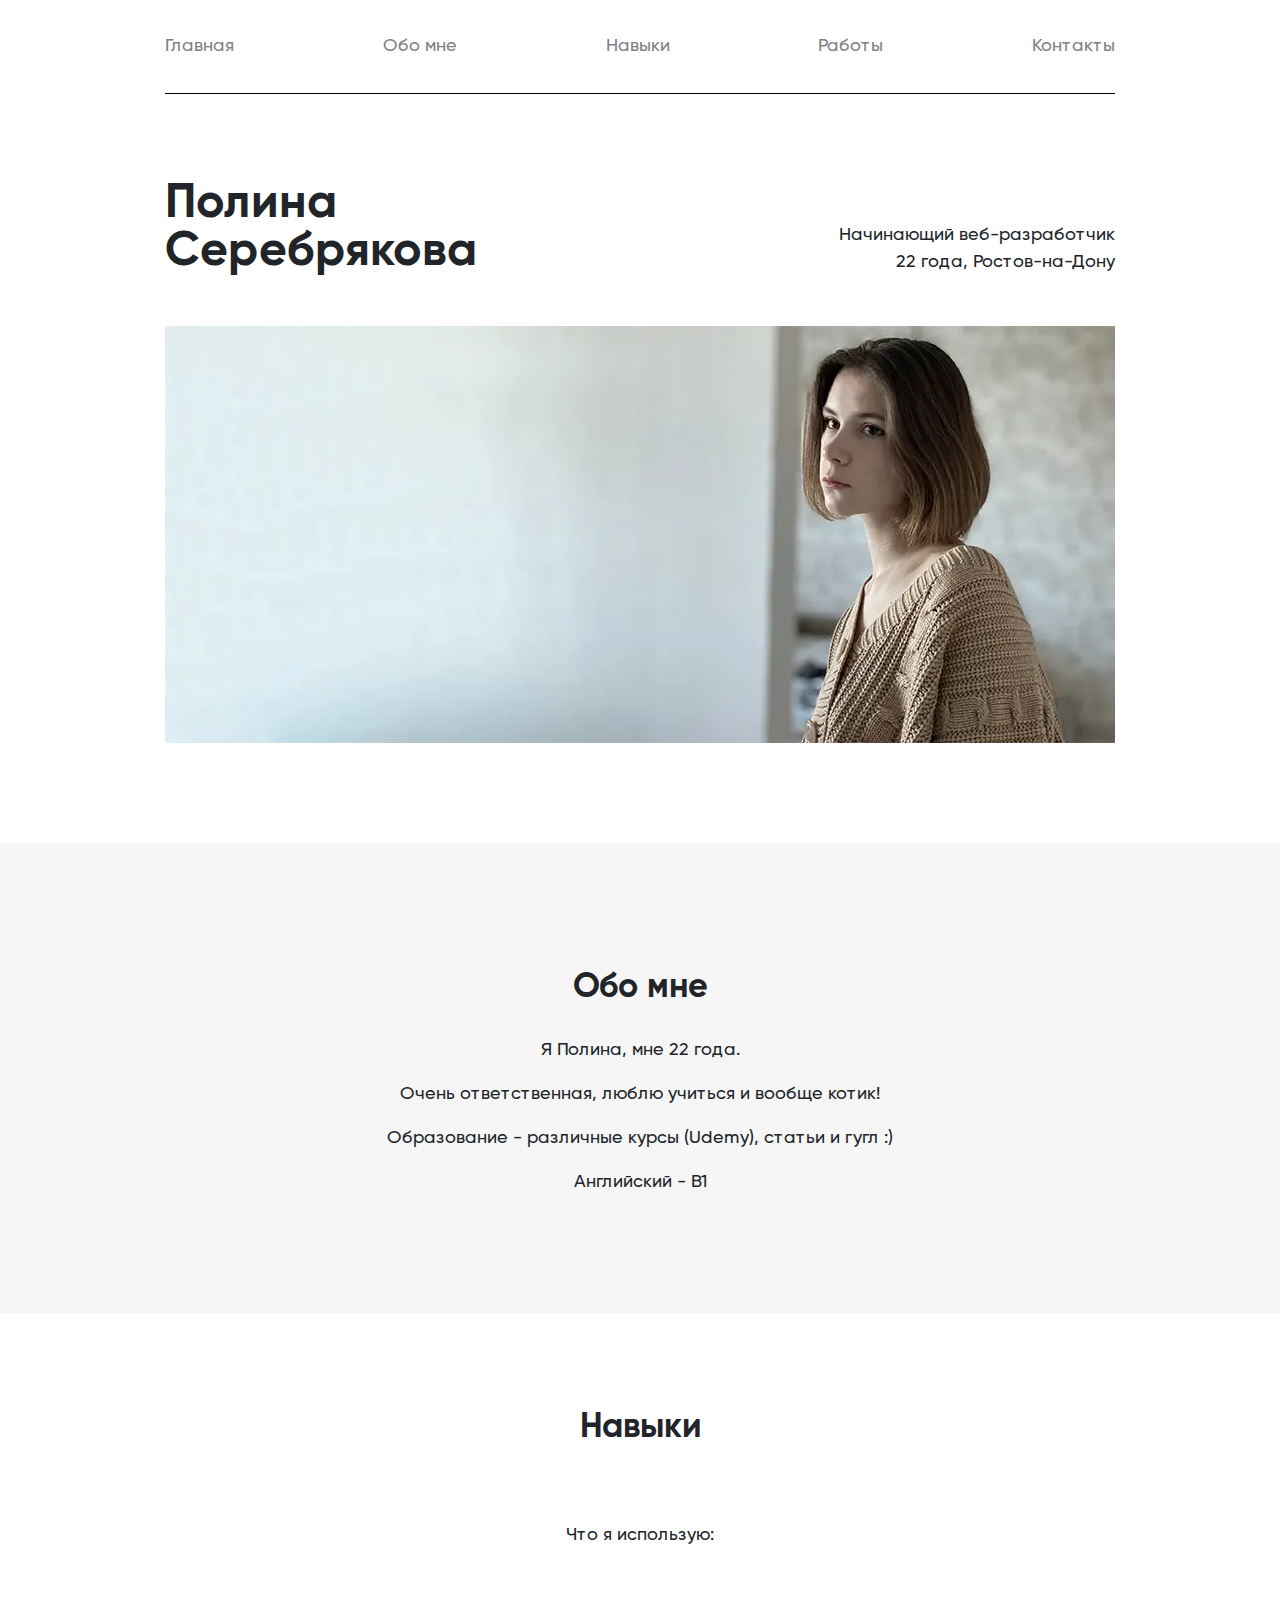
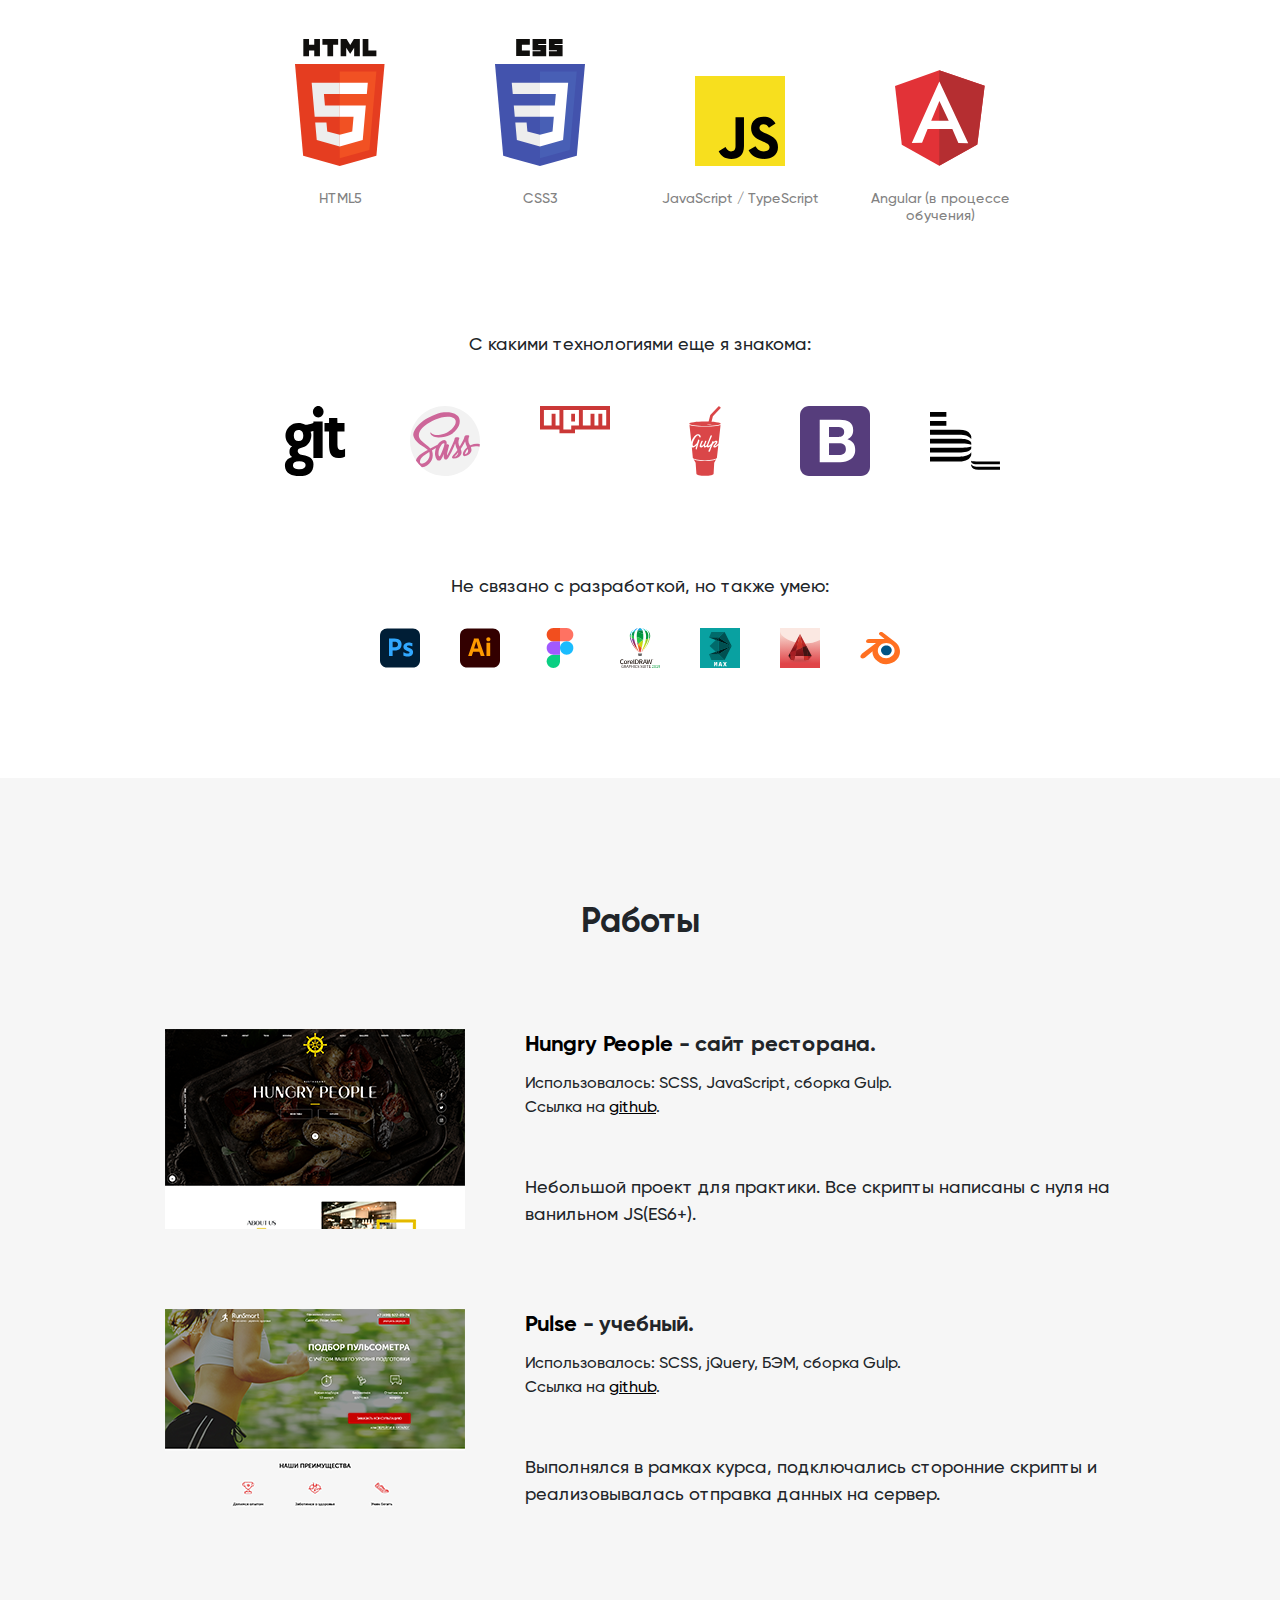
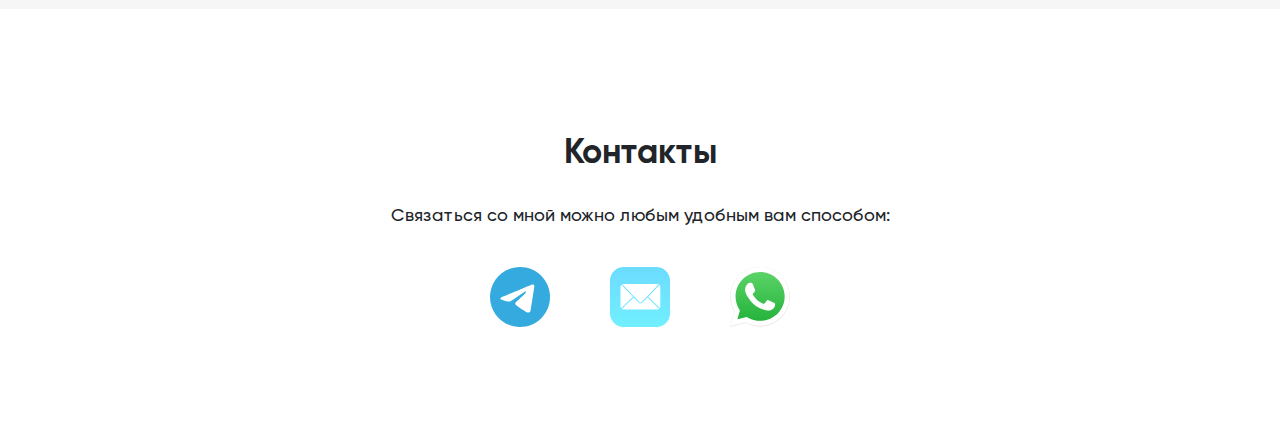
==== commit e76f729f: "update" ====
--- a/index.html
+++ b/index.html
@@ -1 +1 @@
-<!DOCTYPE html><html lang="ru"><head><meta charset="UTF-8"><meta http-equiv="X-UA-Compatible" content="IE=edge"><meta name="viewport" content="width=device-width,initial-scale=1"><title>Polina Serebryakova</title><meta name="title" content="Полина Серебрякова"><meta name="description" content="Небольшое портолио начинающего веб-разработчика"><!-- favcon --><link rel="apple-touch-icon" sizes="57x57" href="icons/favicon/apple-icon-57x57.png"><link rel="apple-touch-icon" sizes="60x60" href="icons/favicon/apple-icon-60x60.png"><link rel="apple-touch-icon" sizes="72x72" href="icons/favicon/apple-icon-72x72.png"><link rel="apple-touch-icon" sizes="76x76" href="icons/favicon/apple-icon-76x76.png"><link rel="apple-touch-icon" sizes="114x114" href="icons/favicon/apple-icon-114x114.png"><link rel="apple-touch-icon" sizes="120x120" href="icons/favicon/apple-icon-120x120.png"><link rel="apple-touch-icon" sizes="144x144" href="icons/favicon/apple-icon-144x144.png"><link rel="apple-touch-icon" sizes="152x152" href="icons/favicon/apple-icon-152x152.png"><link rel="apple-touch-icon" sizes="180x180" href="icons/favicon/apple-icon-180x180.png"><link rel="icon" type="image/png" sizes="192x192" href="icons/favicon/android-icon-192x192.png"><link rel="icon" type="image/png" sizes="32x32" href="icons/favicon/favicon-32x32.png"><link rel="icon" type="image/png" sizes="96x96" href="icons/favicon/favicon-96x96.png"><link rel="icon" type="image/png" sizes="16x16" href="icons/favicon/favicon-16x16.png"><link rel="icon" type="image/png" href="icons/favicon/favicon-16x16.png"><link rel="manifest" href="icons/favicon/manifest.json"><meta name="msapplication-TileColor" content="#ffffff"><meta name="msapplication-TileImage" content="icons/favicon/ms-icon-144x144.png"><meta name="theme-color" content="#ffffff"><link rel="stylesheet" href="css/style.min.css"></head><body><div class="hamburger"><span></span><span></span></div><header class="header" id="menu"><div class="container"><nav><ul><li><a href="#main">Главная</a></li><li><a href="#about-me">Обо мне</a></li><li><a href="#skills">Навыки</a></li><li><a href="#portfolio">Работы</a></li><li><a href="#contacts">Контакты</a></li></ul></nav></div></header><section class="main" id="main"><div class="container"><div class="main__content"><h1 class="main__name" lng="main_name">Полина<br>Серебрякова</h1><div class="main__descr" lng="main_descr">Начинающий веб-разработчик<br>22 года, Ростов-на-Дону</div></div><picture><source srcset="img/webp/main.webp" type="image/webp"><img src="img/main.jpg" alt="main photo"></picture></div></section><section class="about-me" id="about-me"><div class="container"><h2 class="title">Обо мне</h2><p class="descr">Я Полина, мне 22 года.<br><br>Очень ответственная, люблю учиться и вообще котик!<br><br>Образование - различные курсы (Udemy), статьи и гугл :)<br><br>Английский - B1</p></div></section><section class="skills" id="skills"><div class="container"><h2 class="title">Навыки</h2><div class="skills__main"><div class="descr descr_mt70">Что я использую:</div><div class="skills__wrapper"><div class="skills__item"><div class="skills__img-wrapper"><img src="icons/html5.svg" alt="html5"></div><h3 class="skills__name">HTML5</h3></div><div class="skills__item"><div class="skills__img-wrapper"><img src="icons/css3.svg" alt="css3"></div><h3 class="skills__name">CSS3</h3></div><div class="skills__item"><div class="skills__img-wrapper"><img src="icons/js.svg" alt="js"></div><h3 class="skills__name">JavaScript / TypeScript</h3></div><div class="skills__item"><div class="skills__img-wrapper"><img src="icons/angular.svg" alt="angular"></div><h3 class="skills__name">Angular</h3></div></div></div><div class="skills__other"><div class="descr descr_mt100">С какими технологиями еще я знакома:</div><div class="skills__other-wrapper"><img src="icons/git.svg" alt="git" title="Git"> <img src="icons/sass.svg" alt="sass" title="SASS/SCSS"> <img src="icons/npm.svg" alt="npm" title="npm"> <img src="icons/gulp.svg" alt="gulp" title="Gulp"> <img src="icons/bootstrap.svg" alt="bootstrap" title="Bootstrap"> <img src="icons/bem.svg" alt="bem" title="BEM methodology"></div></div><div class="skills__offtop"><div class="descr descr_mt100">Не связано с разработкой, но также умею:</div><div class="skills__offtop-wrapper"><img src="icons/offtop/ps.svg" alt="Adobe Photoshop" title="Adobe Photoshop"> <img src="icons/offtop/al.svg" alt="Adobe Illustrator" title="Adobe Illustrator"> <img src="icons/offtop/figma.svg" alt="figma" title="figma"> <img src="icons/offtop/corel.svg" alt="CorelDraw" title="CorelDraw"> <img src="icons/offtop/3dsmax.svg" alt="3DSMax" title="3DSMax"> <img src="icons/offtop/autocad.svg" alt="AutoCAD" title="AutoCAD"> <img src="icons/offtop/blender.svg" alt="blender" title="blender"></div></div></div></section><section class="portfolio" id="portfolio"><h2 class="title">Работы</h2><div class="container"><div class="portfolio__item"><div class="portfolio__pic"><a href="portfolio/hungryPeople" target="_blank"><img src="img/hungry-people-300.png" alt="hungry people"></a></div><div class="portfolio__text"><div class="portfolio__name"><a href="portfolio/hungryPeople" target="_blank">Hungry People</a> - сайт ресторана.</div><div class="portfolio__tehnologes">Использовалось: SCSS, JavaScript, сборка Gulp.</div><div class="portfolio__github">Ссылка на <a href="https://github.com/drimeya/Hungry-People" target="_blank">github</a>.</div><div class="portfolio__descr">Небольшой проект для практики. Все скрипты написаны с нуля на ванильном JS(ES6+).</div></div></div><div class="portfolio__item"><div class="portfolio__pic"><a href="portfolio/pulse" target="_blank"><img src="img/pulse-300.png" alt="pulse"></a></div><div class="portfolio__text"><div class="portfolio__name"><a href="portfolio/pulse" target="_blank">Pulse</a> - учебный.</div><div class="portfolio__tehnologes">Использовалось: SCSS, jQuery, БЭМ, сборка Gulp.</div><div class="portfolio__github">Ссылка на <a href="https://github.com/drimeya/Pulse" target="_blank">github</a>.</div><div class="portfolio__descr">Выполнялся в рамках курса, подключались сторонние скрипты и реализовывалась отправка данных на сервер.</div></div></div><div class="portfolio__item"><div class="portfolio__pic"><a href="portfolio/uber" target="_blank"><img src="img/uber-300.png" alt="uber"></a></div><div class="portfolio__text"><div class="portfolio__name"><a href="portfolio/uber" target="_blank">Uber</a> - учебный.</div><div class="portfolio__tehnologes">Использовалось: SASS, сетка Bootstrap, сборка Gulp.</div><div class="portfolio__github">Ссылка на <a href="https://github.com/drimeya/Uber" target="_blank">github</a>.</div><div class="portfolio__descr">Выполнялся в рамках курса по верстке, pixel perfect верстка, для адаптации использовалась сетка Bootstrap.</div></div></div></div></section><section class="contacts" id="contacts"><div class="container"><h2 class="title">Контакты</h2><div class="descr">Связаться со мной можно любым удобным вам способом:</div><div class="contacts__wrapper"><a href="https://t.me/dgpolly"><img src="icons/contacts/telegram.svg" alt="telegram"></a><a href="mailto:paulinnn@yandex.ru"><img src="icons/contacts/mail.svg" alt="mail"></a><a href="https://wa.me/+79525694651"><img src="icons/contacts/whatsapp.svg" alt="whatsapp"></a></div></div></section><script src="https://code.jquery.com/jquery-3.6.0.min.js"></script><script src="js/sctipt.js"></script></body></html>+<!DOCTYPE html><html lang="ru"><head><meta charset="UTF-8"><meta http-equiv="X-UA-Compatible" content="IE=edge"><meta name="viewport" content="width=device-width,initial-scale=1"><title>Polina Serebryakova</title><meta name="title" content="Полина Серебрякова"><meta name="description" content="Небольшое портолио начинающего веб-разработчика"><!-- favcon --><link rel="apple-touch-icon" sizes="57x57" href="icons/favicon/apple-icon-57x57.png"><link rel="apple-touch-icon" sizes="60x60" href="icons/favicon/apple-icon-60x60.png"><link rel="apple-touch-icon" sizes="72x72" href="icons/favicon/apple-icon-72x72.png"><link rel="apple-touch-icon" sizes="76x76" href="icons/favicon/apple-icon-76x76.png"><link rel="apple-touch-icon" sizes="114x114" href="icons/favicon/apple-icon-114x114.png"><link rel="apple-touch-icon" sizes="120x120" href="icons/favicon/apple-icon-120x120.png"><link rel="apple-touch-icon" sizes="144x144" href="icons/favicon/apple-icon-144x144.png"><link rel="apple-touch-icon" sizes="152x152" href="icons/favicon/apple-icon-152x152.png"><link rel="apple-touch-icon" sizes="180x180" href="icons/favicon/apple-icon-180x180.png"><link rel="icon" type="image/png" sizes="192x192" href="icons/favicon/android-icon-192x192.png"><link rel="icon" type="image/png" sizes="32x32" href="icons/favicon/favicon-32x32.png"><link rel="icon" type="image/png" sizes="96x96" href="icons/favicon/favicon-96x96.png"><link rel="icon" type="image/png" sizes="16x16" href="icons/favicon/favicon-16x16.png"><link rel="icon" type="image/png" href="icons/favicon/favicon-16x16.png"><link rel="manifest" href="icons/favicon/manifest.json"><meta name="msapplication-TileColor" content="#ffffff"><meta name="msapplication-TileImage" content="icons/favicon/ms-icon-144x144.png"><meta name="theme-color" content="#ffffff"><link rel="stylesheet" href="css/style.min.css"></head><body><div class="hamburger"><span></span><span></span></div><header class="header" id="menu"><div class="container"><nav><ul><li><a href="#main">Главная</a></li><li><a href="#about-me">Обо мне</a></li><li><a href="#skills">Навыки</a></li><li><a href="#portfolio">Работы</a></li><li><a href="#contacts">Контакты</a></li></ul></nav></div></header><section class="main" id="main"><div class="container"><div class="main__content"><h1 class="main__name" lng="main_name">Полина<br>Серебрякова</h1><div class="main__descr" lng="main_descr">Начинающий веб-разработчик<br>22 года, Ростов-на-Дону</div></div><picture><source srcset="img/webp/main.webp" type="image/webp"><img src="img/main.jpg" alt="main photo"></picture></div></section><section class="about-me" id="about-me"><div class="container"><h2 class="title">Обо мне</h2><p class="descr">Я Полина, мне 22 года.<br><br>Очень ответственная, люблю учиться и вообще котик!<br><br>Образование - различные курсы (Udemy), статьи и гугл :)<br><br>Английский - B1</p></div></section><section class="skills" id="skills"><div class="container"><h2 class="title">Навыки</h2><div class="skills__main"><div class="descr descr_mt70">Что я использую:</div><div class="skills__wrapper"><div class="skills__item"><div class="skills__img-wrapper"><img src="icons/html5.svg" alt="html5"></div><h3 class="skills__name">HTML5</h3></div><div class="skills__item"><div class="skills__img-wrapper"><img src="icons/css3.svg" alt="css3"></div><h3 class="skills__name">CSS3</h3></div><div class="skills__item"><div class="skills__img-wrapper"><img src="icons/js.svg" alt="js"></div><h3 class="skills__name">JavaScript / TypeScript</h3></div><div class="skills__item"><div class="skills__img-wrapper"><img src="icons/angular.svg" alt="angular"></div><h3 class="skills__name">Angular (в процессе обучения)</h3></div></div></div><div class="skills__other"><div class="descr descr_mt100">С какими технологиями еще я знакома:</div><div class="skills__other-wrapper"><img src="icons/git.svg" alt="git" title="Git"> <img src="icons/sass.svg" alt="sass" title="SASS/SCSS"> <img src="icons/npm.svg" alt="npm" title="npm"> <img src="icons/gulp.svg" alt="gulp" title="Gulp"> <img src="icons/bootstrap.svg" alt="bootstrap" title="Bootstrap"> <img src="icons/bem.svg" alt="bem" title="BEM methodology"></div></div><div class="skills__offtop"><div class="descr descr_mt100">Не связано с разработкой, но также умею:</div><div class="skills__offtop-wrapper"><img src="icons/offtop/ps.svg" alt="Adobe Photoshop" title="Adobe Photoshop"> <img src="icons/offtop/al.svg" alt="Adobe Illustrator" title="Adobe Illustrator"> <img src="icons/offtop/figma.svg" alt="figma" title="figma"> <img src="icons/offtop/corel.svg" alt="CorelDraw" title="CorelDraw"> <img src="icons/offtop/3dsmax.svg" alt="3DSMax" title="3DSMax"> <img src="icons/offtop/autocad.svg" alt="AutoCAD" title="AutoCAD"> <img src="icons/offtop/blender.svg" alt="blender" title="blender"></div></div></div></section><section class="portfolio" id="portfolio"><h2 class="title">Работы</h2><div class="container"><div class="portfolio__item"><div class="portfolio__pic"><a href="portfolio/hungryPeople" target="_blank"><img src="img/hungry-people-300.png" alt="hungry people"></a></div><div class="portfolio__text"><div class="portfolio__name"><a href="portfolio/hungryPeople" target="_blank">Hungry People</a> - сайт ресторана.</div><div class="portfolio__tehnologes">Использовалось: SCSS, JavaScript, сборка Gulp.</div><div class="portfolio__github">Ссылка на <a href="https://github.com/drimeya/Hungry-People" target="_blank">github</a>.</div><div class="portfolio__descr">Небольшой проект для практики. Все скрипты написаны с нуля на ванильном JS(ES6+).</div></div></div><div class="portfolio__item"><div class="portfolio__pic"><a href="portfolio/pulse" target="_blank"><img src="img/pulse-300.png" alt="pulse"></a></div><div class="portfolio__text"><div class="portfolio__name"><a href="portfolio/pulse" target="_blank">Pulse</a> - учебный.</div><div class="portfolio__tehnologes">Использовалось: SCSS, jQuery, БЭМ, сборка Gulp.</div><div class="portfolio__github">Ссылка на <a href="https://github.com/drimeya/Pulse" target="_blank">github</a>.</div><div class="portfolio__descr">Выполнялся в рамках курса, подключались сторонние скрипты и реализовывалась отправка данных на сервер.</div></div></div></div></section><section class="contacts" id="contacts"><div class="container"><h2 class="title">Контакты</h2><div class="descr">Связаться со мной можно любым удобным вам способом:</div><div class="contacts__wrapper"><a href="https://t.me/dgpolly"><img src="icons/contacts/telegram.svg" alt="telegram"></a><a href="mailto:paulinnn@yandex.ru"><img src="icons/contacts/mail.svg" alt="mail"></a><a href="https://wa.me/+79525694651"><img src="icons/contacts/whatsapp.svg" alt="whatsapp"></a></div></div></section><script src="https://code.jquery.com/jquery-3.6.0.min.js"></script><script src="js/sctipt.js"></script></body></html>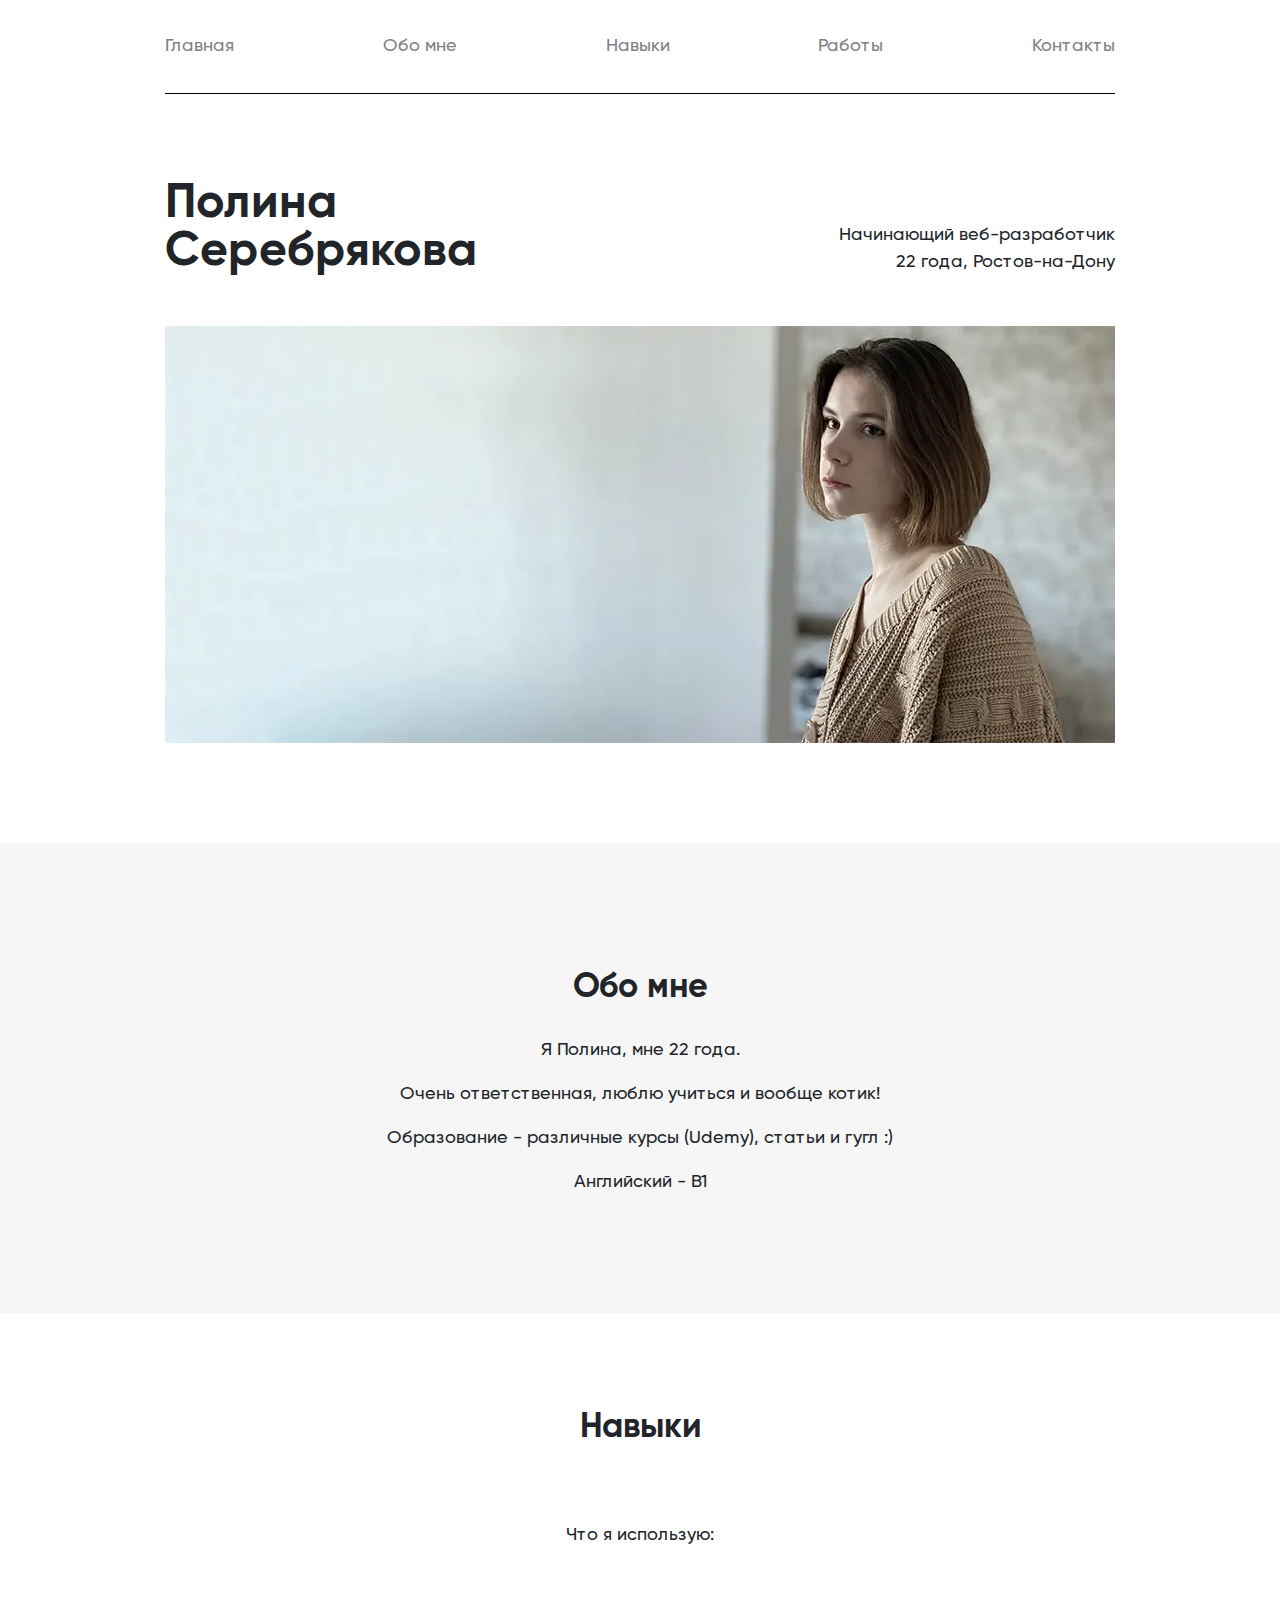
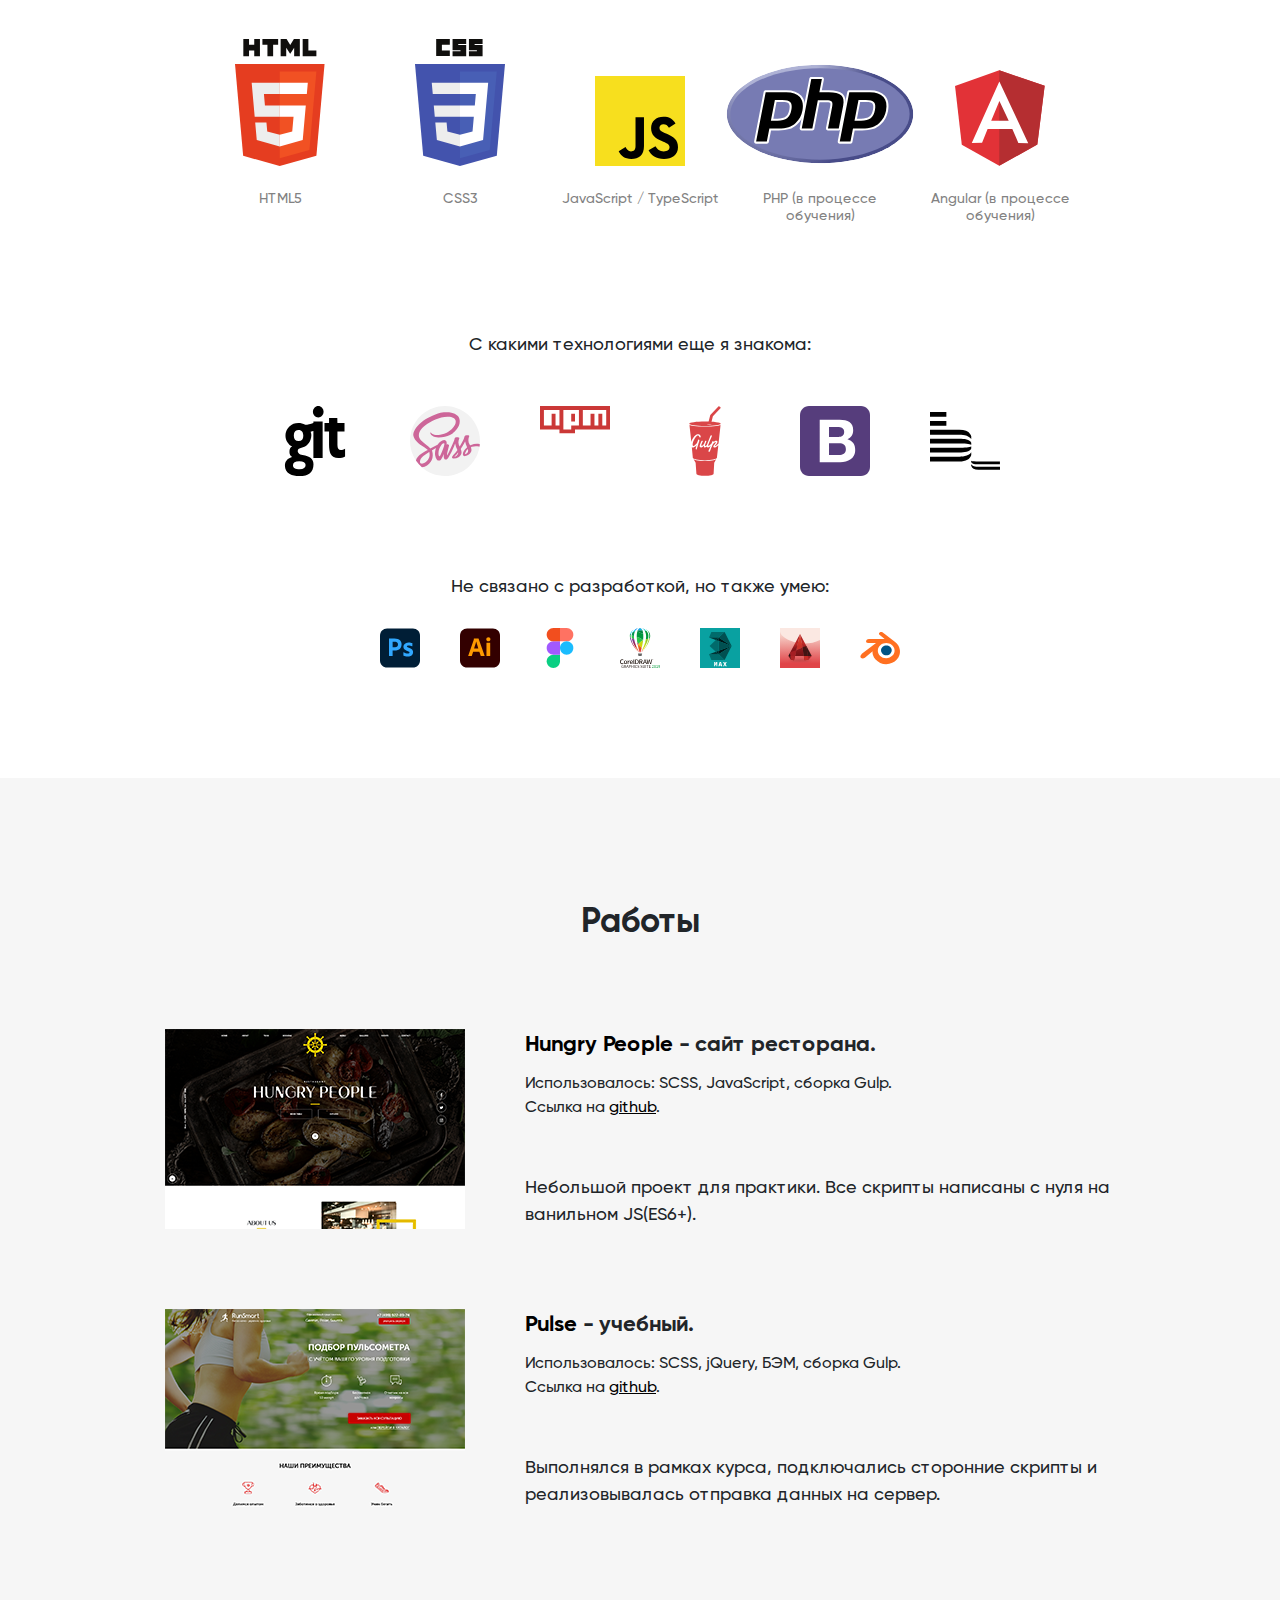
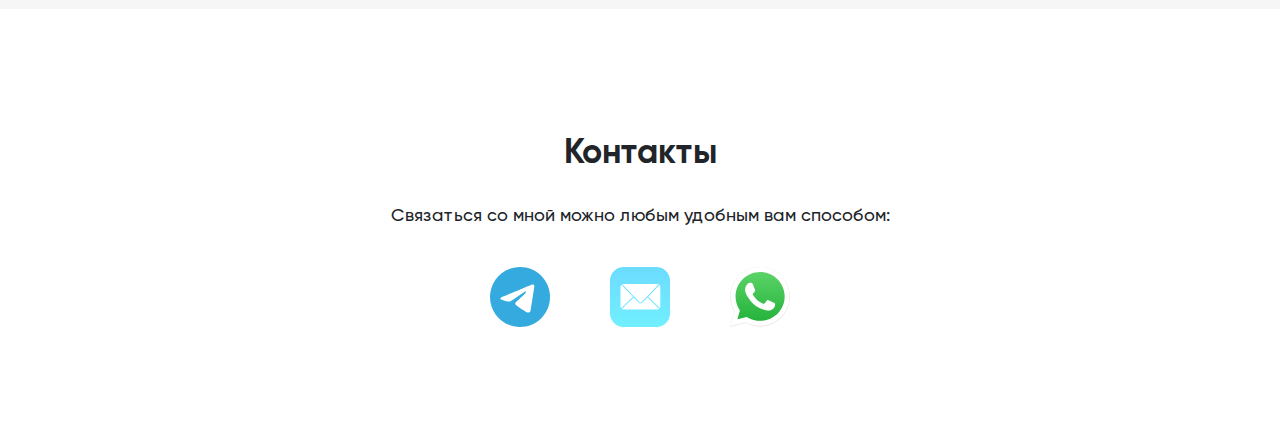
==== commit 3235d233: "update" ====
--- a/index.html
+++ b/index.html
@@ -1 +1 @@
-<!DOCTYPE html><html lang="ru"><head><meta charset="UTF-8"><meta http-equiv="X-UA-Compatible" content="IE=edge"><meta name="viewport" content="width=device-width,initial-scale=1"><title>Polina Serebryakova</title><meta name="title" content="Полина Серебрякова"><meta name="description" content="Небольшое портолио начинающего веб-разработчика"><!-- favcon --><link rel="apple-touch-icon" sizes="57x57" href="icons/favicon/apple-icon-57x57.png"><link rel="apple-touch-icon" sizes="60x60" href="icons/favicon/apple-icon-60x60.png"><link rel="apple-touch-icon" sizes="72x72" href="icons/favicon/apple-icon-72x72.png"><link rel="apple-touch-icon" sizes="76x76" href="icons/favicon/apple-icon-76x76.png"><link rel="apple-touch-icon" sizes="114x114" href="icons/favicon/apple-icon-114x114.png"><link rel="apple-touch-icon" sizes="120x120" href="icons/favicon/apple-icon-120x120.png"><link rel="apple-touch-icon" sizes="144x144" href="icons/favicon/apple-icon-144x144.png"><link rel="apple-touch-icon" sizes="152x152" href="icons/favicon/apple-icon-152x152.png"><link rel="apple-touch-icon" sizes="180x180" href="icons/favicon/apple-icon-180x180.png"><link rel="icon" type="image/png" sizes="192x192" href="icons/favicon/android-icon-192x192.png"><link rel="icon" type="image/png" sizes="32x32" href="icons/favicon/favicon-32x32.png"><link rel="icon" type="image/png" sizes="96x96" href="icons/favicon/favicon-96x96.png"><link rel="icon" type="image/png" sizes="16x16" href="icons/favicon/favicon-16x16.png"><link rel="icon" type="image/png" href="icons/favicon/favicon-16x16.png"><link rel="manifest" href="icons/favicon/manifest.json"><meta name="msapplication-TileColor" content="#ffffff"><meta name="msapplication-TileImage" content="icons/favicon/ms-icon-144x144.png"><meta name="theme-color" content="#ffffff"><link rel="stylesheet" href="css/style.min.css"></head><body><div class="hamburger"><span></span><span></span></div><header class="header" id="menu"><div class="container"><nav><ul><li><a href="#main">Главная</a></li><li><a href="#about-me">Обо мне</a></li><li><a href="#skills">Навыки</a></li><li><a href="#portfolio">Работы</a></li><li><a href="#contacts">Контакты</a></li></ul></nav></div></header><section class="main" id="main"><div class="container"><div class="main__content"><h1 class="main__name" lng="main_name">Полина<br>Серебрякова</h1><div class="main__descr" lng="main_descr">Начинающий веб-разработчик<br>22 года, Ростов-на-Дону</div></div><picture><source srcset="img/webp/main.webp" type="image/webp"><img src="img/main.jpg" alt="main photo"></picture></div></section><section class="about-me" id="about-me"><div class="container"><h2 class="title">Обо мне</h2><p class="descr">Я Полина, мне 22 года.<br><br>Очень ответственная, люблю учиться и вообще котик!<br><br>Образование - различные курсы (Udemy), статьи и гугл :)<br><br>Английский - B1</p></div></section><section class="skills" id="skills"><div class="container"><h2 class="title">Навыки</h2><div class="skills__main"><div class="descr descr_mt70">Что я использую:</div><div class="skills__wrapper"><div class="skills__item"><div class="skills__img-wrapper"><img src="icons/html5.svg" alt="html5"></div><h3 class="skills__name">HTML5</h3></div><div class="skills__item"><div class="skills__img-wrapper"><img src="icons/css3.svg" alt="css3"></div><h3 class="skills__name">CSS3</h3></div><div class="skills__item"><div class="skills__img-wrapper"><img src="icons/js.svg" alt="js"></div><h3 class="skills__name">JavaScript / TypeScript</h3></div><div class="skills__item"><div class="skills__img-wrapper"><img src="icons/angular.svg" alt="angular"></div><h3 class="skills__name">Angular (в процессе обучения)</h3></div></div></div><div class="skills__other"><div class="descr descr_mt100">С какими технологиями еще я знакома:</div><div class="skills__other-wrapper"><img src="icons/git.svg" alt="git" title="Git"> <img src="icons/sass.svg" alt="sass" title="SASS/SCSS"> <img src="icons/npm.svg" alt="npm" title="npm"> <img src="icons/gulp.svg" alt="gulp" title="Gulp"> <img src="icons/bootstrap.svg" alt="bootstrap" title="Bootstrap"> <img src="icons/bem.svg" alt="bem" title="BEM methodology"></div></div><div class="skills__offtop"><div class="descr descr_mt100">Не связано с разработкой, но также умею:</div><div class="skills__offtop-wrapper"><img src="icons/offtop/ps.svg" alt="Adobe Photoshop" title="Adobe Photoshop"> <img src="icons/offtop/al.svg" alt="Adobe Illustrator" title="Adobe Illustrator"> <img src="icons/offtop/figma.svg" alt="figma" title="figma"> <img src="icons/offtop/corel.svg" alt="CorelDraw" title="CorelDraw"> <img src="icons/offtop/3dsmax.svg" alt="3DSMax" title="3DSMax"> <img src="icons/offtop/autocad.svg" alt="AutoCAD" title="AutoCAD"> <img src="icons/offtop/blender.svg" alt="blender" title="blender"></div></div></div></section><section class="portfolio" id="portfolio"><h2 class="title">Работы</h2><div class="container"><div class="portfolio__item"><div class="portfolio__pic"><a href="portfolio/hungryPeople" target="_blank"><img src="img/hungry-people-300.png" alt="hungry people"></a></div><div class="portfolio__text"><div class="portfolio__name"><a href="portfolio/hungryPeople" target="_blank">Hungry People</a> - сайт ресторана.</div><div class="portfolio__tehnologes">Использовалось: SCSS, JavaScript, сборка Gulp.</div><div class="portfolio__github">Ссылка на <a href="https://github.com/drimeya/Hungry-People" target="_blank">github</a>.</div><div class="portfolio__descr">Небольшой проект для практики. Все скрипты написаны с нуля на ванильном JS(ES6+).</div></div></div><div class="portfolio__item"><div class="portfolio__pic"><a href="portfolio/pulse" target="_blank"><img src="img/pulse-300.png" alt="pulse"></a></div><div class="portfolio__text"><div class="portfolio__name"><a href="portfolio/pulse" target="_blank">Pulse</a> - учебный.</div><div class="portfolio__tehnologes">Использовалось: SCSS, jQuery, БЭМ, сборка Gulp.</div><div class="portfolio__github">Ссылка на <a href="https://github.com/drimeya/Pulse" target="_blank">github</a>.</div><div class="portfolio__descr">Выполнялся в рамках курса, подключались сторонние скрипты и реализовывалась отправка данных на сервер.</div></div></div></div></section><section class="contacts" id="contacts"><div class="container"><h2 class="title">Контакты</h2><div class="descr">Связаться со мной можно любым удобным вам способом:</div><div class="contacts__wrapper"><a href="https://t.me/dgpolly"><img src="icons/contacts/telegram.svg" alt="telegram"></a><a href="mailto:paulinnn@yandex.ru"><img src="icons/contacts/mail.svg" alt="mail"></a><a href="https://wa.me/+79525694651"><img src="icons/contacts/whatsapp.svg" alt="whatsapp"></a></div></div></section><script src="https://code.jquery.com/jquery-3.6.0.min.js"></script><script src="js/sctipt.js"></script></body></html>+<!DOCTYPE html><html lang="ru"><head><meta charset="UTF-8"><meta http-equiv="X-UA-Compatible" content="IE=edge"><meta name="viewport" content="width=device-width,initial-scale=1"><title>Polina Serebryakova</title><meta name="title" content="Полина Серебрякова"><meta name="description" content="Небольшое портолио начинающего веб-разработчика"><!-- favcon --><link rel="apple-touch-icon" sizes="57x57" href="icons/favicon/apple-icon-57x57.png"><link rel="apple-touch-icon" sizes="60x60" href="icons/favicon/apple-icon-60x60.png"><link rel="apple-touch-icon" sizes="72x72" href="icons/favicon/apple-icon-72x72.png"><link rel="apple-touch-icon" sizes="76x76" href="icons/favicon/apple-icon-76x76.png"><link rel="apple-touch-icon" sizes="114x114" href="icons/favicon/apple-icon-114x114.png"><link rel="apple-touch-icon" sizes="120x120" href="icons/favicon/apple-icon-120x120.png"><link rel="apple-touch-icon" sizes="144x144" href="icons/favicon/apple-icon-144x144.png"><link rel="apple-touch-icon" sizes="152x152" href="icons/favicon/apple-icon-152x152.png"><link rel="apple-touch-icon" sizes="180x180" href="icons/favicon/apple-icon-180x180.png"><link rel="icon" type="image/png" sizes="192x192" href="icons/favicon/android-icon-192x192.png"><link rel="icon" type="image/png" sizes="32x32" href="icons/favicon/favicon-32x32.png"><link rel="icon" type="image/png" sizes="96x96" href="icons/favicon/favicon-96x96.png"><link rel="icon" type="image/png" sizes="16x16" href="icons/favicon/favicon-16x16.png"><link rel="icon" type="image/png" href="icons/favicon/favicon-16x16.png"><link rel="manifest" href="icons/favicon/manifest.json"><meta name="msapplication-TileColor" content="#ffffff"><meta name="msapplication-TileImage" content="icons/favicon/ms-icon-144x144.png"><meta name="theme-color" content="#ffffff"><link rel="stylesheet" href="css/style.min.css"></head><body><div class="hamburger"><span></span><span></span></div><header class="header" id="menu"><div class="container"><nav><ul><li><a href="#main">Главная</a></li><li><a href="#about-me">Обо мне</a></li><li><a href="#skills">Навыки</a></li><li><a href="#portfolio">Работы</a></li><li><a href="#contacts">Контакты</a></li></ul></nav></div></header><section class="main" id="main"><div class="container"><div class="main__content"><h1 class="main__name" lng="main_name">Полина<br>Серебрякова</h1><div class="main__descr" lng="main_descr">Начинающий веб-разработчик<br>22 года, Ростов-на-Дону</div></div><picture><source srcset="img/webp/main.webp" type="image/webp"><img src="img/main.jpg" alt="main photo"></picture></div></section><section class="about-me" id="about-me"><div class="container"><h2 class="title">Обо мне</h2><p class="descr">Я Полина, мне 22 года.<br><br>Очень ответственная, люблю учиться и вообще котик!<br><br>Образование - различные курсы (Udemy), статьи и гугл :)<br><br>Английский - B1</p></div></section><section class="skills" id="skills"><div class="container"><h2 class="title">Навыки</h2><div class="skills__main"><div class="descr descr_mt70">Что я использую:</div><div class="skills__wrapper"><div class="skills__item"><div class="skills__img-wrapper"><img src="icons/html5.svg" alt="html5"></div><h3 class="skills__name">HTML5</h3></div><div class="skills__item"><div class="skills__img-wrapper"><img src="icons/css3.svg" alt="css3"></div><h3 class="skills__name">CSS3</h3></div><div class="skills__item"><div class="skills__img-wrapper"><img src="icons/js.svg" alt="js"></div><h3 class="skills__name">JavaScript / TypeScript</h3></div><div class="skills__item"><div class="skills__img-wrapper"><img src="icons/php.svg" alt="angular" style="width: 120%"></div><h3 class="skills__name">PHP (в процессе обучения)</h3></div><div class="skills__item"><div class="skills__img-wrapper"><img src="icons/angular.svg" alt="angular"></div><h3 class="skills__name">Angular (в процессе обучения)</h3></div></div></div><div class="skills__other"><div class="descr descr_mt100">С какими технологиями еще я знакома:</div><div class="skills__other-wrapper"><img src="icons/git.svg" alt="git" title="Git"> <img src="icons/sass.svg" alt="sass" title="SASS/SCSS"> <img src="icons/npm.svg" alt="npm" title="npm"> <img src="icons/gulp.svg" alt="gulp" title="Gulp"> <img src="icons/bootstrap.svg" alt="bootstrap" title="Bootstrap"> <img src="icons/bem.svg" alt="bem" title="BEM methodology"></div></div><div class="skills__offtop"><div class="descr descr_mt100">Не связано с разработкой, но также умею:</div><div class="skills__offtop-wrapper"><img src="icons/offtop/ps.svg" alt="Adobe Photoshop" title="Adobe Photoshop"> <img src="icons/offtop/al.svg" alt="Adobe Illustrator" title="Adobe Illustrator"> <img src="icons/offtop/figma.svg" alt="figma" title="figma"> <img src="icons/offtop/corel.svg" alt="CorelDraw" title="CorelDraw"> <img src="icons/offtop/3dsmax.svg" alt="3DSMax" title="3DSMax"> <img src="icons/offtop/autocad.svg" alt="AutoCAD" title="AutoCAD"> <img src="icons/offtop/blender.svg" alt="blender" title="blender"></div></div></div></section><section class="portfolio" id="portfolio"><h2 class="title">Работы</h2><div class="container"><div class="portfolio__item"><div class="portfolio__pic"><a href="portfolio/hungryPeople" target="_blank"><img src="img/hungry-people-300.png" alt="hungry people"></a></div><div class="portfolio__text"><div class="portfolio__name"><a href="portfolio/hungryPeople" target="_blank">Hungry People</a> - сайт ресторана.</div><div class="portfolio__tehnologes">Использовалось: SCSS, JavaScript, сборка Gulp.</div><div class="portfolio__github">Ссылка на <a href="https://github.com/drimeya/Hungry-People" target="_blank">github</a>.</div><div class="portfolio__descr">Небольшой проект для практики. Все скрипты написаны с нуля на ванильном JS(ES6+).</div></div></div><div class="portfolio__item"><div class="portfolio__pic"><a href="portfolio/pulse" target="_blank"><img src="img/pulse-300.png" alt="pulse"></a></div><div class="portfolio__text"><div class="portfolio__name"><a href="portfolio/pulse" target="_blank">Pulse</a> - учебный.</div><div class="portfolio__tehnologes">Использовалось: SCSS, jQuery, БЭМ, сборка Gulp.</div><div class="portfolio__github">Ссылка на <a href="https://github.com/drimeya/Pulse" target="_blank">github</a>.</div><div class="portfolio__descr">Выполнялся в рамках курса, подключались сторонние скрипты и реализовывалась отправка данных на сервер.</div></div></div></div></section><section class="contacts" id="contacts"><div class="container"><h2 class="title">Контакты</h2><div class="descr">Связаться со мной можно любым удобным вам способом:</div><div class="contacts__wrapper"><a href="https://t.me/dgpolly"><img src="icons/contacts/telegram.svg" alt="telegram"></a><a href="mailto:paulinnn@yandex.ru"><img src="icons/contacts/mail.svg" alt="mail"></a><a href="https://wa.me/+79525694651"><img src="icons/contacts/whatsapp.svg" alt="whatsapp"></a></div></div></section><script src="https://code.jquery.com/jquery-3.6.0.min.js"></script><script src="js/sctipt.js"></script></body></html>--- a/css/style.min.css
+++ b/css/style.min.css
@@ -4,5 +4,5 @@
  * Copyright 2011-2019 Twitter, Inc.
  * Licensed under MIT (https://github.com/twbs/bootstrap/blob/master/LICENSE)
  * Forked from Normalize.css, licensed MIT (https://github.com/necolas/normalize.css/blob/master/LICENSE.md)
- */*,::after,::before{box-sizing:border-box}html{font-family:sans-serif;line-height:1.15;-webkit-text-size-adjust:100%;-webkit-tap-highlight-color:transparent}article,aside,figcaption,figure,footer,header,hgroup,main,nav,section{display:block}body{margin:0;font-family:-apple-system,BlinkMacSystemFont,"Segoe UI",Roboto,"Helvetica Neue",Arial,"Noto Sans",sans-serif,"Apple Color Emoji","Segoe UI Emoji","Segoe UI Symbol","Noto Color Emoji";font-size:1rem;font-weight:400;line-height:1.5;color:#212529;text-align:left;background-color:#fff}[tabindex="-1"]:focus{outline:0!important}hr{box-sizing:content-box;height:0;overflow:visible}h1,h2,h3,h4,h5,h6{margin-top:0;margin-bottom:.5rem}p{margin-top:0;margin-bottom:1rem}abbr[data-original-title],abbr[title]{text-decoration:underline;-webkit-text-decoration:underline dotted;text-decoration:underline dotted;cursor:help;border-bottom:0;-webkit-text-decoration-skip-ink:none;text-decoration-skip-ink:none}address{margin-bottom:1rem;font-style:normal;line-height:inherit}dl,ol,ul{margin-top:0;margin-bottom:1rem}ol ol,ol ul,ul ol,ul ul{margin-bottom:0}dt{font-weight:700}dd{margin-bottom:.5rem;margin-left:0}blockquote{margin:0 0 1rem}b,strong{font-weight:bolder}small{font-size:80%}sub,sup{position:relative;font-size:75%;line-height:0;vertical-align:baseline}sub{bottom:-.25em}sup{top:-.5em}a{color:#007bff;text-decoration:none;background-color:transparent}a:hover{color:#0056b3;text-decoration:underline}a:not([href]):not([tabindex]){color:inherit;text-decoration:none}a:not([href]):not([tabindex]):focus,a:not([href]):not([tabindex]):hover{color:inherit;text-decoration:none}a:not([href]):not([tabindex]):focus{outline:0}code,kbd,pre,samp{font-family:SFMono-Regular,Menlo,Monaco,Consolas,"Liberation Mono","Courier New",monospace;font-size:1em}pre{margin-top:0;margin-bottom:1rem;overflow:auto}figure{margin:0 0 1rem}img{vertical-align:middle;border-style:none}svg{overflow:hidden;vertical-align:middle}table{border-collapse:collapse}caption{padding-top:.75rem;padding-bottom:.75rem;color:#6c757d;text-align:left;caption-side:bottom}th{text-align:inherit}label{display:inline-block;margin-bottom:.5rem}button{border-radius:0}button:focus{outline:1px dotted;outline:5px auto -webkit-focus-ring-color}button,input,optgroup,select,textarea{margin:0;font-family:inherit;font-size:inherit;line-height:inherit}button,input{overflow:visible}button,select{text-transform:none}select{word-wrap:normal}[type=button],[type=reset],[type=submit],button{-webkit-appearance:button}[type=button]:not(:disabled),[type=reset]:not(:disabled),[type=submit]:not(:disabled),button:not(:disabled){cursor:pointer}[type=button]::-moz-focus-inner,[type=reset]::-moz-focus-inner,[type=submit]::-moz-focus-inner,button::-moz-focus-inner{padding:0;border-style:none}input[type=checkbox],input[type=radio]{box-sizing:border-box;padding:0}input[type=date],input[type=datetime-local],input[type=month],input[type=time]{-webkit-appearance:listbox}textarea{overflow:auto;resize:vertical}fieldset{min-width:0;padding:0;margin:0;border:0}legend{display:block;width:100%;max-width:100%;padding:0;margin-bottom:.5rem;font-size:1.5rem;line-height:inherit;color:inherit;white-space:normal}progress{vertical-align:baseline}[type=number]::-webkit-inner-spin-button,[type=number]::-webkit-outer-spin-button{height:auto}[type=search]{outline-offset:-2px;-webkit-appearance:none}[type=search]::-webkit-search-decoration{-webkit-appearance:none}::-webkit-file-upload-button{font:inherit;-webkit-appearance:button}output{display:inline-block}summary{display:list-item;cursor:pointer}template{display:none}[hidden]{display:none!important}@font-face{font-family:Gilroy;src:url(../fonts/Gilroy-Medium.woff2) format("woff2"),url(../fonts/Gilroy-Medium.woff) format("woff"),url(../fonts/Gilroy-Medium.ttf) format("truetype");font-weight:500;font-style:normal}@font-face{font-family:Gilroy;src:url(../fonts/Gilroy-Bold.woff2) format("woff2"),url(../fonts/Gilroy-Bold.woff) format("woff"),url(../fonts/Gilroy-Bold.ttf) format("truetype");font-weight:700;font-style:normal}:root{--grey:#828282}*{margin:0;padding:0;font-family:Gilroy,sans-serif;font-size:18px;font-weight:500}body{position:relative}.container{position:relative;width:950px;margin:0 auto}.hamburger{display:none}.header{width:100%;position:fixed;z-index:100;background-color:#fff}.header ul{display:flex;justify-content:space-between;margin-bottom:0;list-style-type:none;border-bottom:1px solid #000;padding:33px 0}.header ul a{color:var(--grey);transition:.1s all}.header ul a:hover{color:#000;text-decoration:none}.header ul a.active{color:#000}.header.scrolled{background-color:#f6f6f6}.main{padding:180px 0 100px 0}.main__content{display:flex;justify-content:space-between;margin-bottom:50px;cursor:pointer}.main__name{font-size:48px;line-height:48px;font-weight:700;margin-bottom:0}.main__descr{align-self:flex-end;text-align:end}.main img{width:100%}.about-me{margin:0 auto;padding:120px 0;background-color:#f6f6f6}.title{font-size:34px;font-weight:700;text-align:center}.descr{margin:0 auto;line-height:22px;text-align:center;margin-bottom:0;margin-top:25px}.descr_mt70{margin-top:70px}.descr_mt100{margin-top:100px}.skills{padding:90px 0 110px 0}.skills__wrapper{display:flex;flex-wrap:wrap;margin-top:90px;justify-content:center}.skills__item{width:160px;margin:0 20px}.skills__name{font-size:14px;line-height:17px;text-align:center;color:var(--grey);margin-top:25px}.skills__img-wrapper{height:130px;display:flex;justify-content:center;align-items:flex-end}.skills__img-wrapper img{width:90px}.skills__other-wrapper{margin-top:50px;display:flex;justify-content:center;flex-wrap:wrap}.skills__other-wrapper img{height:70px;width:70px;margin:0 30px}.skills__offtop-wrapper{margin-top:30px;display:flex;justify-content:center;flex-wrap:wrap}.skills__offtop-wrapper img{height:40px;width:40px;margin:0 20px}.portfolio{padding:120px 0 100px 0;background-color:#f6f6f6}.portfolio__item{margin-top:80px;height:200px;display:flex}.portfolio__pic{width:300px;margin-right:60px}.portfolio__text{display:flex;flex-direction:column}.portfolio__name{font-weight:900;font-size:22px}.portfolio__name a{position:relative;font-size:22px;font-weight:900;color:#000;text-decoration:none}.portfolio__name a::after{content:"";display:block;height:2px;width:0;background-color:#000;position:absolute;bottom:-2px;left:50%;transition:all .5s}.portfolio__name a:hover::after{width:100%;left:0;transition:all .5s}.portfolio__tehnologes{font-size:16px;margin-top:10px}.portfolio__github{font-size:16px}.portfolio__github a{color:#000;font-size:16px;text-decoration:underline}.portfolio__descr{margin-top:auto}.contacts{padding:120px 0}.contacts__text{margin-top:45px;font-size:14px;line-height:17px;font-weight:500;text-align:center;color:var(--grey)}.contacts__wrapper{margin-top:40px;text-align:center}.contacts__wrapper img{margin:0 30px;width:60px;height:auto}.overlay{position:fixed;z-index:2000;width:100vw;height:100vh;background-color:rgba(0,0,0,.5)}.popup{position:absolute;top:50%;left:50%;transform:translate(-50%,-50%);width:500px;padding:50px;background-color:#fff}.popup svg{position:absolute;top:15px;right:15px;width:25px;height:25px;transition:.2s all;cursor:pointer}.popup svg:hover{fill:var(--grey)}.popup__form{width:360px;margin:auto}.popup input,.popup textarea{height:50px;width:100%;margin-bottom:20px;padding:0 10px;border-radius:5px;border:2px solid var(--grey)}.popup textarea{height:200px;margin-bottom:0;resize:none}.overlay.hidden{display:none}@media (max-width:992px){.container{max-width:650px}.skills__item{width:120px}.skills__other-wrapper img{height:50px;width:50px;margin:0 15px}.skills__offtop-wrapper img{height:30px;width:30px;margin:0 15px}}@media (max-width:768px){.container{max-width:450px}.descr{margin-top:40px}.main__content{display:block}.main__descr{text-align:start;margin-top:30px}.about-me{padding:60px 0}.about-me .descr{max-width:400px}.skills{padding:60px 0}.skills__wrapper{margin-top:50px}.portfolio{padding:60px 0}.portfolio__item{margin-top:70px;flex-direction:column;height:auto;justify-content:center;align-items:center}.portfolio__item:first-child{margin-top:40px}.portfolio__pic{margin-right:0}.portfolio__pic img{width:100%}.portfolio__text{width:90vw;margin-top:20px}.portfolio__name{text-align:center}.contacts{padding:60px 0}}@media (max-width:576px){*{font-size:16px}.header{transform:translateY(-150%);transition:.5s all}.header ul{flex-direction:column;padding:20px;text-align:center}.header ul li{padding:10px 0}.header.active{transform:translateY(0)}.hamburger{position:fixed;z-index:1000;display:block;background-color:#fff;height:50px;width:100%;cursor:pointer}.hamburger span{display:block;width:40px;height:2px;background-color:#000;z-index:100;position:absolute;top:20px;left:40px;transform:translateX(-50%) translateY(-50%);transition:.3s all}.hamburger span:first-child{top:30px}.hamburger.active span{transform:translateY(5px) translateX(-22px) rotate(45deg);transition:.3s all}.hamburger.active span:first-child{transform:translateX(-22px) translateY(-5px) rotate(-45deg)}.container{max-width:300px}.main{padding:50px 0}.main__name{font-size:36px}.title{font-size:28px}.descr{margin-top:35px}.skills__wrapper{margin-top:25px}.skills__item{width:80px}.skills__item img{width:100%}.skills__name{width:100%}.skills__other-wrapper{margin-top:15px}.skills__other-wrapper img{width:30px;margin:0 10px}.skills__offtop-wrapper{margin-top:15px}.skills__offtop-wrapper img{width:25px;margin:0 5px}.portfolio__pic{width:200px}.contacts__wrapper img{margin:0 15px}}
+ */*,::after,::before{box-sizing:border-box}html{font-family:sans-serif;line-height:1.15;-webkit-text-size-adjust:100%;-webkit-tap-highlight-color:transparent}article,aside,figcaption,figure,footer,header,hgroup,main,nav,section{display:block}body{margin:0;font-family:-apple-system,BlinkMacSystemFont,"Segoe UI",Roboto,"Helvetica Neue",Arial,"Noto Sans",sans-serif,"Apple Color Emoji","Segoe UI Emoji","Segoe UI Symbol","Noto Color Emoji";font-size:1rem;font-weight:400;line-height:1.5;color:#212529;text-align:left;background-color:#fff}[tabindex="-1"]:focus{outline:0!important}hr{box-sizing:content-box;height:0;overflow:visible}h1,h2,h3,h4,h5,h6{margin-top:0;margin-bottom:.5rem}p{margin-top:0;margin-bottom:1rem}abbr[data-original-title],abbr[title]{text-decoration:underline;-webkit-text-decoration:underline dotted;text-decoration:underline dotted;cursor:help;border-bottom:0;-webkit-text-decoration-skip-ink:none;text-decoration-skip-ink:none}address{margin-bottom:1rem;font-style:normal;line-height:inherit}dl,ol,ul{margin-top:0;margin-bottom:1rem}ol ol,ol ul,ul ol,ul ul{margin-bottom:0}dt{font-weight:700}dd{margin-bottom:.5rem;margin-left:0}blockquote{margin:0 0 1rem}b,strong{font-weight:bolder}small{font-size:80%}sub,sup{position:relative;font-size:75%;line-height:0;vertical-align:baseline}sub{bottom:-.25em}sup{top:-.5em}a{color:#007bff;text-decoration:none;background-color:transparent}a:hover{color:#0056b3;text-decoration:underline}a:not([href]):not([tabindex]){color:inherit;text-decoration:none}a:not([href]):not([tabindex]):focus,a:not([href]):not([tabindex]):hover{color:inherit;text-decoration:none}a:not([href]):not([tabindex]):focus{outline:0}code,kbd,pre,samp{font-family:SFMono-Regular,Menlo,Monaco,Consolas,"Liberation Mono","Courier New",monospace;font-size:1em}pre{margin-top:0;margin-bottom:1rem;overflow:auto}figure{margin:0 0 1rem}img{vertical-align:middle;border-style:none}svg{overflow:hidden;vertical-align:middle}table{border-collapse:collapse}caption{padding-top:.75rem;padding-bottom:.75rem;color:#6c757d;text-align:left;caption-side:bottom}th{text-align:inherit}label{display:inline-block;margin-bottom:.5rem}button{border-radius:0}button:focus{outline:1px dotted;outline:5px auto -webkit-focus-ring-color}button,input,optgroup,select,textarea{margin:0;font-family:inherit;font-size:inherit;line-height:inherit}button,input{overflow:visible}button,select{text-transform:none}select{word-wrap:normal}[type=button],[type=reset],[type=submit],button{-webkit-appearance:button}[type=button]:not(:disabled),[type=reset]:not(:disabled),[type=submit]:not(:disabled),button:not(:disabled){cursor:pointer}[type=button]::-moz-focus-inner,[type=reset]::-moz-focus-inner,[type=submit]::-moz-focus-inner,button::-moz-focus-inner{padding:0;border-style:none}input[type=checkbox],input[type=radio]{box-sizing:border-box;padding:0}input[type=date],input[type=datetime-local],input[type=month],input[type=time]{-webkit-appearance:listbox}textarea{overflow:auto;resize:vertical}fieldset{min-width:0;padding:0;margin:0;border:0}legend{display:block;width:100%;max-width:100%;padding:0;margin-bottom:.5rem;font-size:1.5rem;line-height:inherit;color:inherit;white-space:normal}progress{vertical-align:baseline}[type=number]::-webkit-inner-spin-button,[type=number]::-webkit-outer-spin-button{height:auto}[type=search]{outline-offset:-2px;-webkit-appearance:none}[type=search]::-webkit-search-decoration{-webkit-appearance:none}::-webkit-file-upload-button{font:inherit;-webkit-appearance:button}output{display:inline-block}summary{display:list-item;cursor:pointer}template{display:none}[hidden]{display:none!important}@font-face{font-family:Gilroy;src:url(../fonts/Gilroy-Medium.woff2) format("woff2"),url(../fonts/Gilroy-Medium.woff) format("woff"),url(../fonts/Gilroy-Medium.ttf) format("truetype");font-weight:500;font-style:normal}@font-face{font-family:Gilroy;src:url(../fonts/Gilroy-Bold.woff2) format("woff2"),url(../fonts/Gilroy-Bold.woff) format("woff"),url(../fonts/Gilroy-Bold.ttf) format("truetype");font-weight:700;font-style:normal}:root{--grey:#828282}*{margin:0;padding:0;font-family:Gilroy,sans-serif;font-size:18px;font-weight:500}body{position:relative}.container{position:relative;width:950px;margin:0 auto}.hamburger{display:none}.header{width:100%;position:fixed;z-index:100;background-color:#fff}.header ul{display:flex;justify-content:space-between;margin-bottom:0;list-style-type:none;border-bottom:1px solid #000;padding:33px 0}.header ul a{color:var(--grey);transition:.1s all}.header ul a:hover{color:#000;text-decoration:none}.header ul a.active{color:#000}.header.scrolled{background-color:#f6f6f6}.main{padding:180px 0 100px 0}.main__content{display:flex;justify-content:space-between;margin-bottom:50px;cursor:pointer}.main__name{font-size:48px;line-height:48px;font-weight:700;margin-bottom:0}.main__descr{align-self:flex-end;text-align:end}.main img{width:100%}.about-me{margin:0 auto;padding:120px 0;background-color:#f6f6f6}.title{font-size:34px;font-weight:700;text-align:center}.descr{margin:0 auto;line-height:22px;text-align:center;margin-bottom:0;margin-top:25px}.descr_mt70{margin-top:70px}.descr_mt100{margin-top:100px}.skills{padding:90px 0 110px 0}.skills__wrapper{display:flex;flex-wrap:wrap;margin-top:90px;justify-content:center}.skills__item{width:160px;margin:0 10px}.skills__name{font-size:14px;line-height:17px;text-align:center;color:var(--grey);margin-top:25px}.skills__img-wrapper{height:130px;display:flex;justify-content:center;align-items:flex-end}.skills__img-wrapper img{width:90px}.skills__other-wrapper{margin-top:50px;display:flex;justify-content:center;flex-wrap:wrap}.skills__other-wrapper img{height:70px;width:70px;margin:0 30px}.skills__offtop-wrapper{margin-top:30px;display:flex;justify-content:center;flex-wrap:wrap}.skills__offtop-wrapper img{height:40px;width:40px;margin:0 20px}.portfolio{padding:120px 0 100px 0;background-color:#f6f6f6}.portfolio__item{margin-top:80px;height:200px;display:flex}.portfolio__pic{width:300px;margin-right:60px}.portfolio__text{display:flex;flex-direction:column}.portfolio__name{font-weight:900;font-size:22px}.portfolio__name a{position:relative;font-size:22px;font-weight:900;color:#000;text-decoration:none}.portfolio__name a::after{content:"";display:block;height:2px;width:0;background-color:#000;position:absolute;bottom:-2px;left:50%;transition:all .5s}.portfolio__name a:hover::after{width:100%;left:0;transition:all .5s}.portfolio__tehnologes{font-size:16px;margin-top:10px}.portfolio__github{font-size:16px}.portfolio__github a{color:#000;font-size:16px;text-decoration:underline}.portfolio__descr{margin-top:auto}.contacts{padding:120px 0}.contacts__text{margin-top:45px;font-size:14px;line-height:17px;font-weight:500;text-align:center;color:var(--grey)}.contacts__wrapper{margin-top:40px;text-align:center}.contacts__wrapper img{margin:0 30px;width:60px;height:auto}.overlay{position:fixed;z-index:2000;width:100vw;height:100vh;background-color:rgba(0,0,0,.5)}.popup{position:absolute;top:50%;left:50%;transform:translate(-50%,-50%);width:500px;padding:50px;background-color:#fff}.popup svg{position:absolute;top:15px;right:15px;width:25px;height:25px;transition:.2s all;cursor:pointer}.popup svg:hover{fill:var(--grey)}.popup__form{width:360px;margin:auto}.popup input,.popup textarea{height:50px;width:100%;margin-bottom:20px;padding:0 10px;border-radius:5px;border:2px solid var(--grey)}.popup textarea{height:200px;margin-bottom:0;resize:none}.overlay.hidden{display:none}@media (max-width:992px){.container{max-width:650px}.skills__item{width:120px}.skills__other-wrapper img{height:50px;width:50px;margin:0 15px}.skills__offtop-wrapper img{height:30px;width:30px;margin:0 15px}}@media (max-width:768px){.container{max-width:450px}.descr{margin-top:40px}.main__content{display:block}.main__descr{text-align:start;margin-top:30px}.about-me{padding:60px 0}.about-me .descr{max-width:400px}.skills{padding:60px 0}.skills__wrapper{margin-top:50px}.portfolio{padding:60px 0}.portfolio__item{margin-top:70px;flex-direction:column;height:auto;justify-content:center;align-items:center}.portfolio__item:first-child{margin-top:40px}.portfolio__pic{margin-right:0}.portfolio__pic img{width:100%}.portfolio__text{width:90vw;margin-top:20px}.portfolio__name{text-align:center}.contacts{padding:60px 0}}@media (max-width:576px){*{font-size:16px}.header{transform:translateY(-150%);transition:.5s all}.header ul{flex-direction:column;padding:20px;text-align:center}.header ul li{padding:10px 0}.header.active{transform:translateY(0)}.hamburger{position:fixed;z-index:1000;display:block;background-color:#fff;height:50px;width:100%;cursor:pointer}.hamburger span{display:block;width:40px;height:2px;background-color:#000;z-index:100;position:absolute;top:20px;left:40px;transform:translateX(-50%) translateY(-50%);transition:.3s all}.hamburger span:first-child{top:30px}.hamburger.active span{transform:translateY(5px) translateX(-22px) rotate(45deg);transition:.3s all}.hamburger.active span:first-child{transform:translateX(-22px) translateY(-5px) rotate(-45deg)}.container{max-width:300px}.main{padding:50px 0}.main__name{font-size:36px}.title{font-size:28px}.descr{margin-top:35px}.skills__wrapper{margin-top:25px}.skills__item{width:80px}.skills__item img{width:100%}.skills__name{width:100%}.skills__other-wrapper{margin-top:15px}.skills__other-wrapper img{width:30px;margin:0 10px}.skills__offtop-wrapper{margin-top:15px}.skills__offtop-wrapper img{width:25px;margin:0 5px}.portfolio__pic{width:200px}.contacts__wrapper img{margin:0 15px}}
 /*# sourceMappingURL=style.min.css.map */
